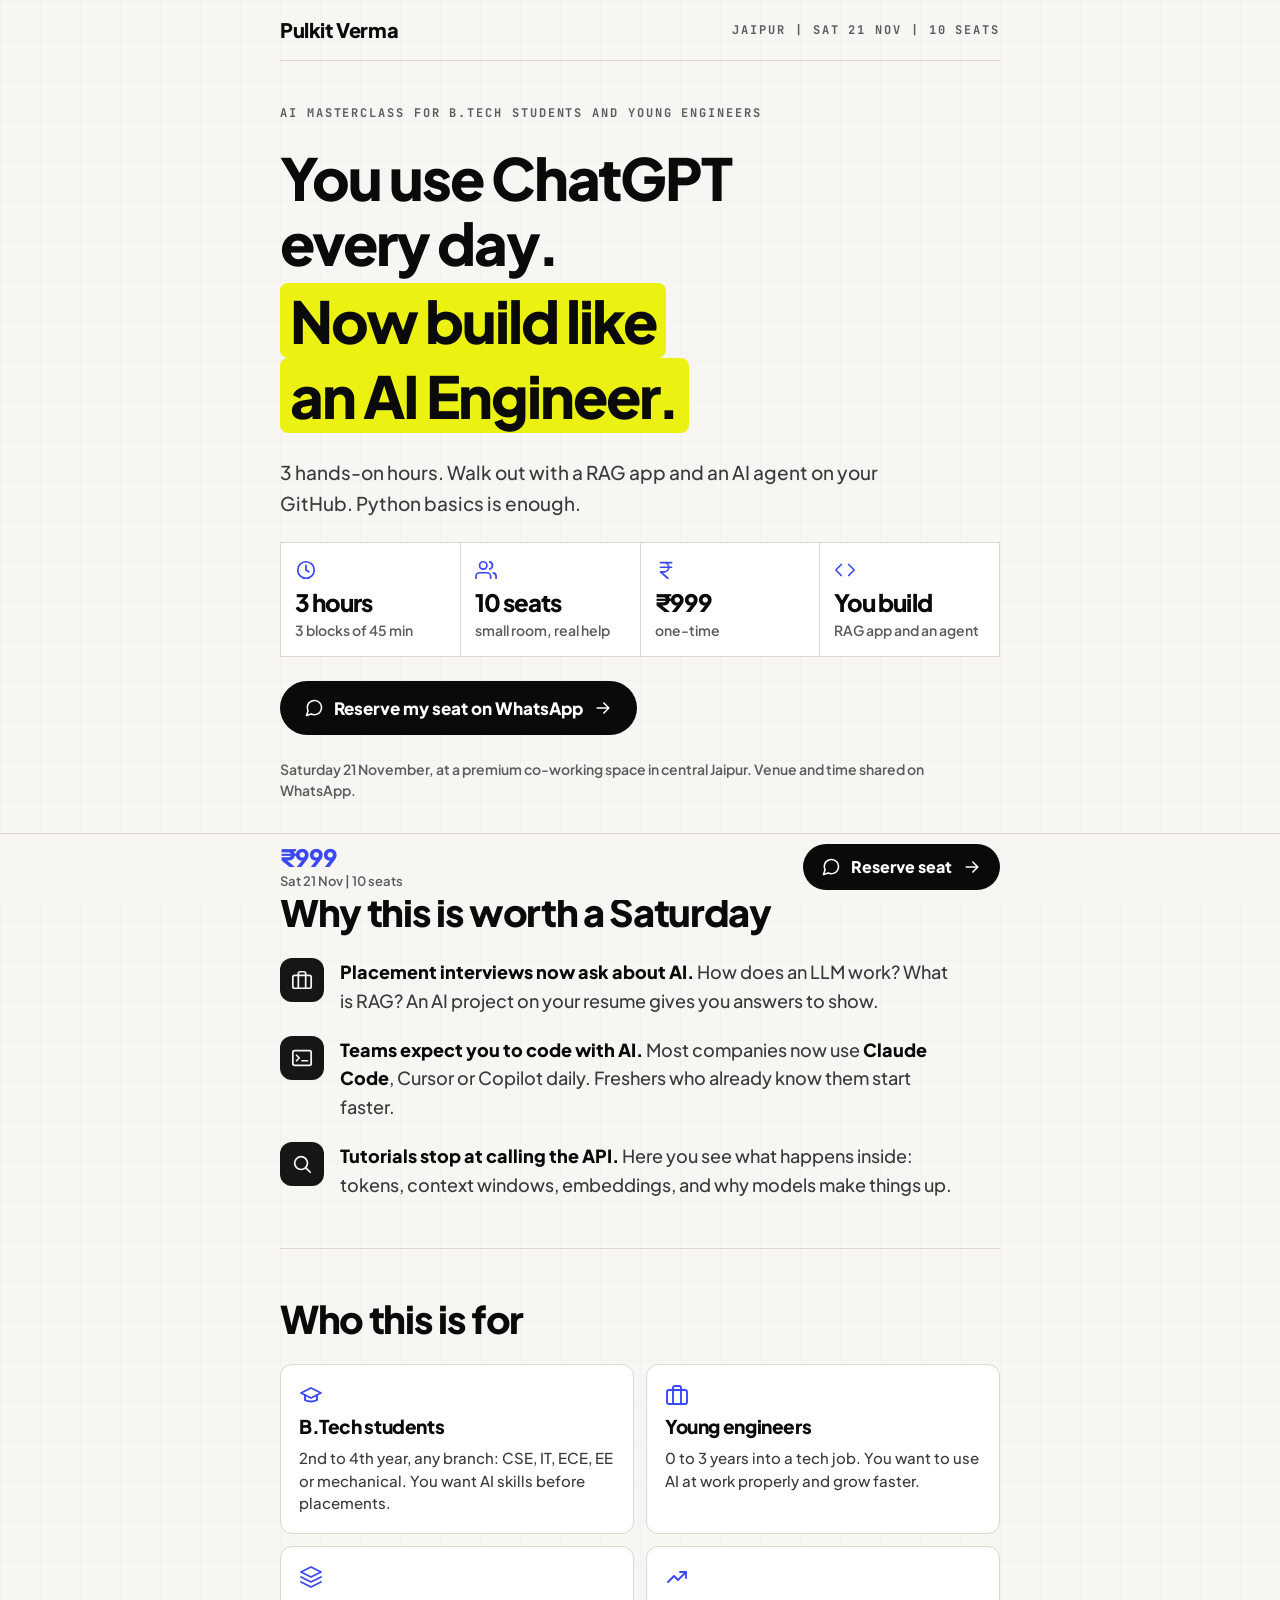
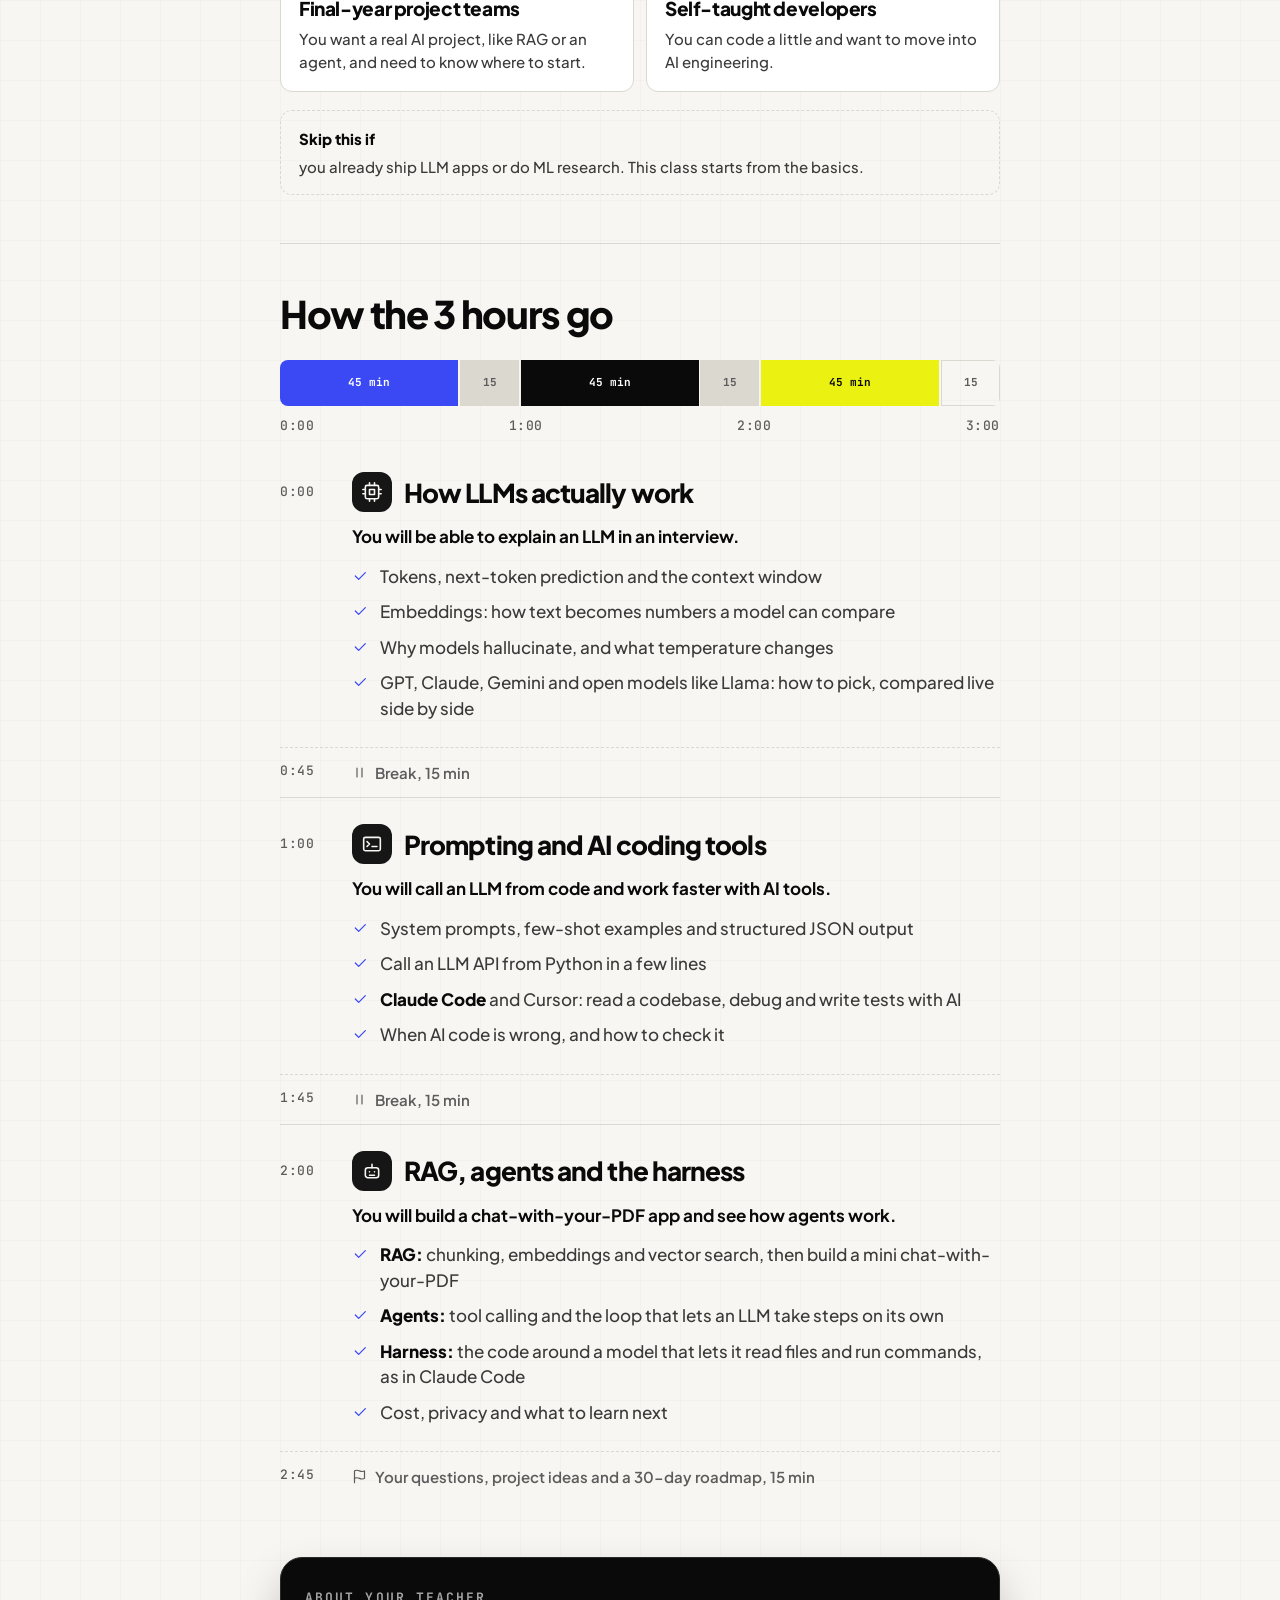
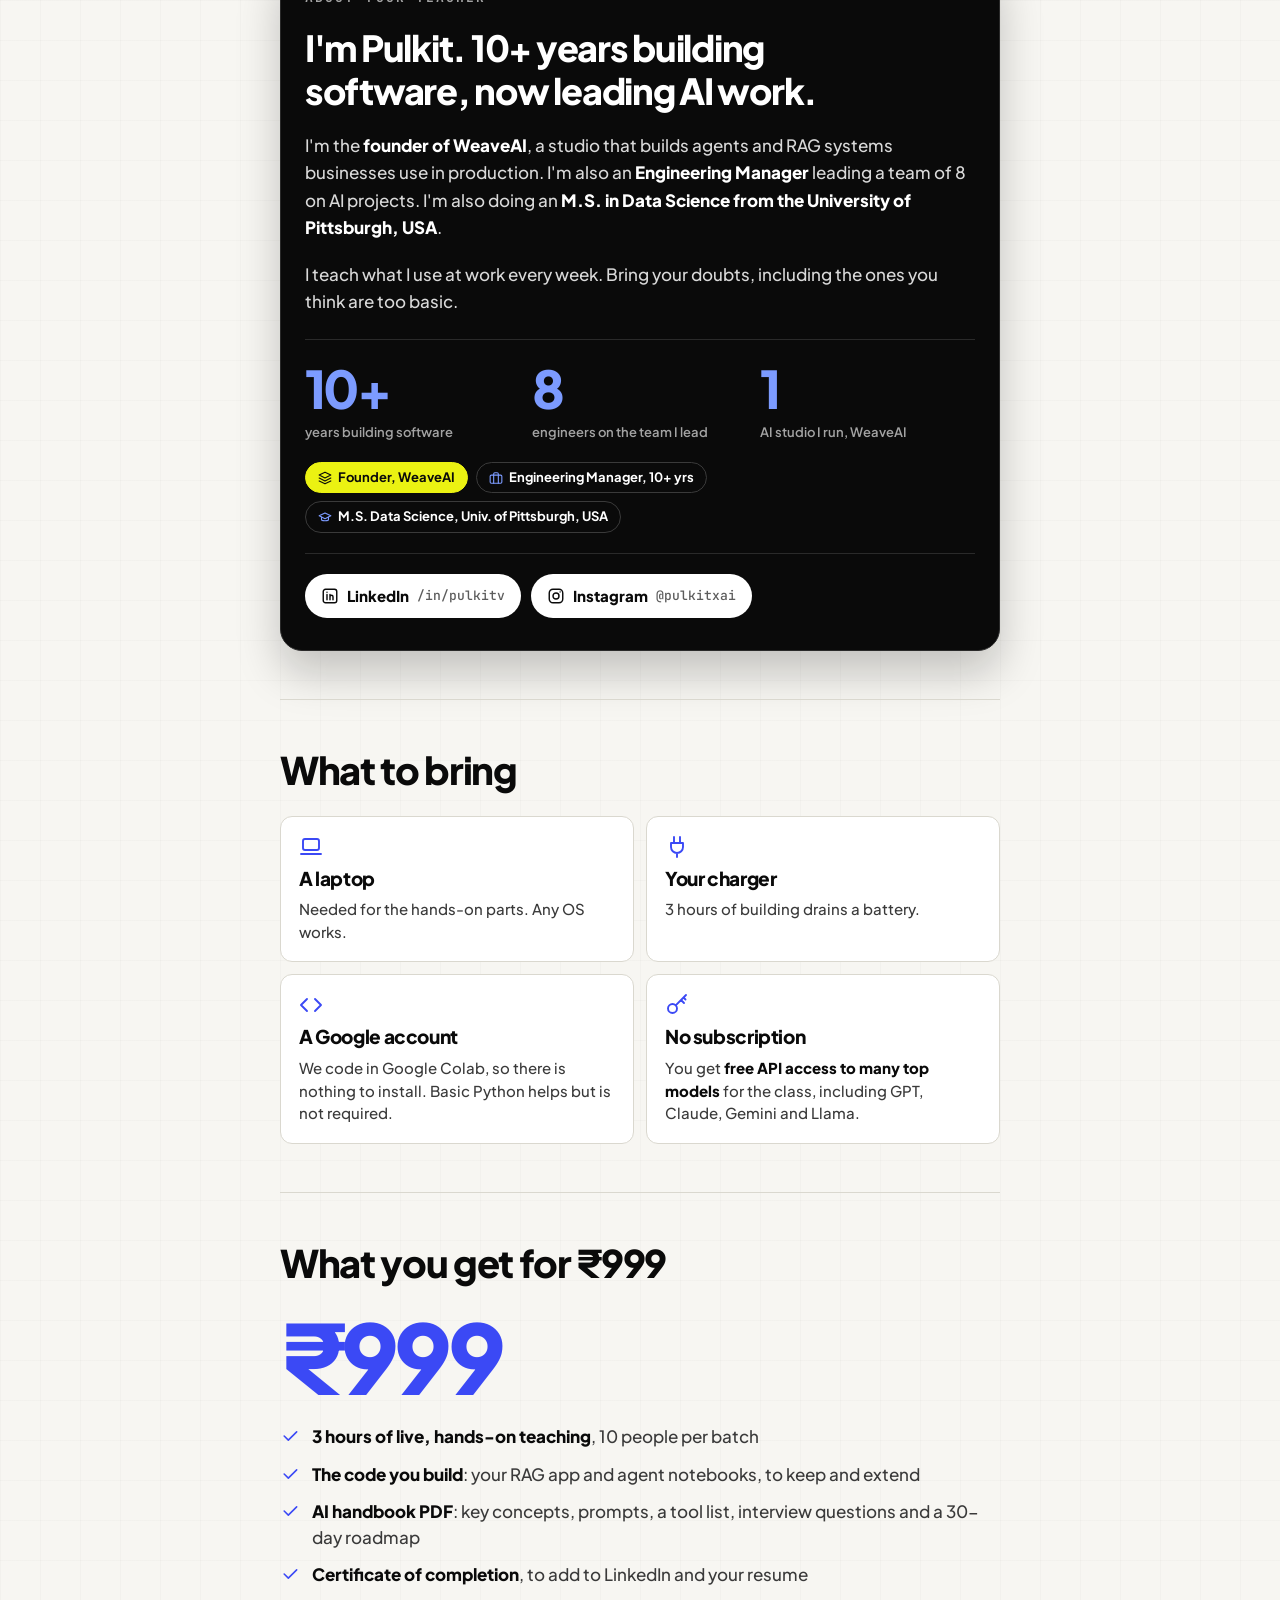
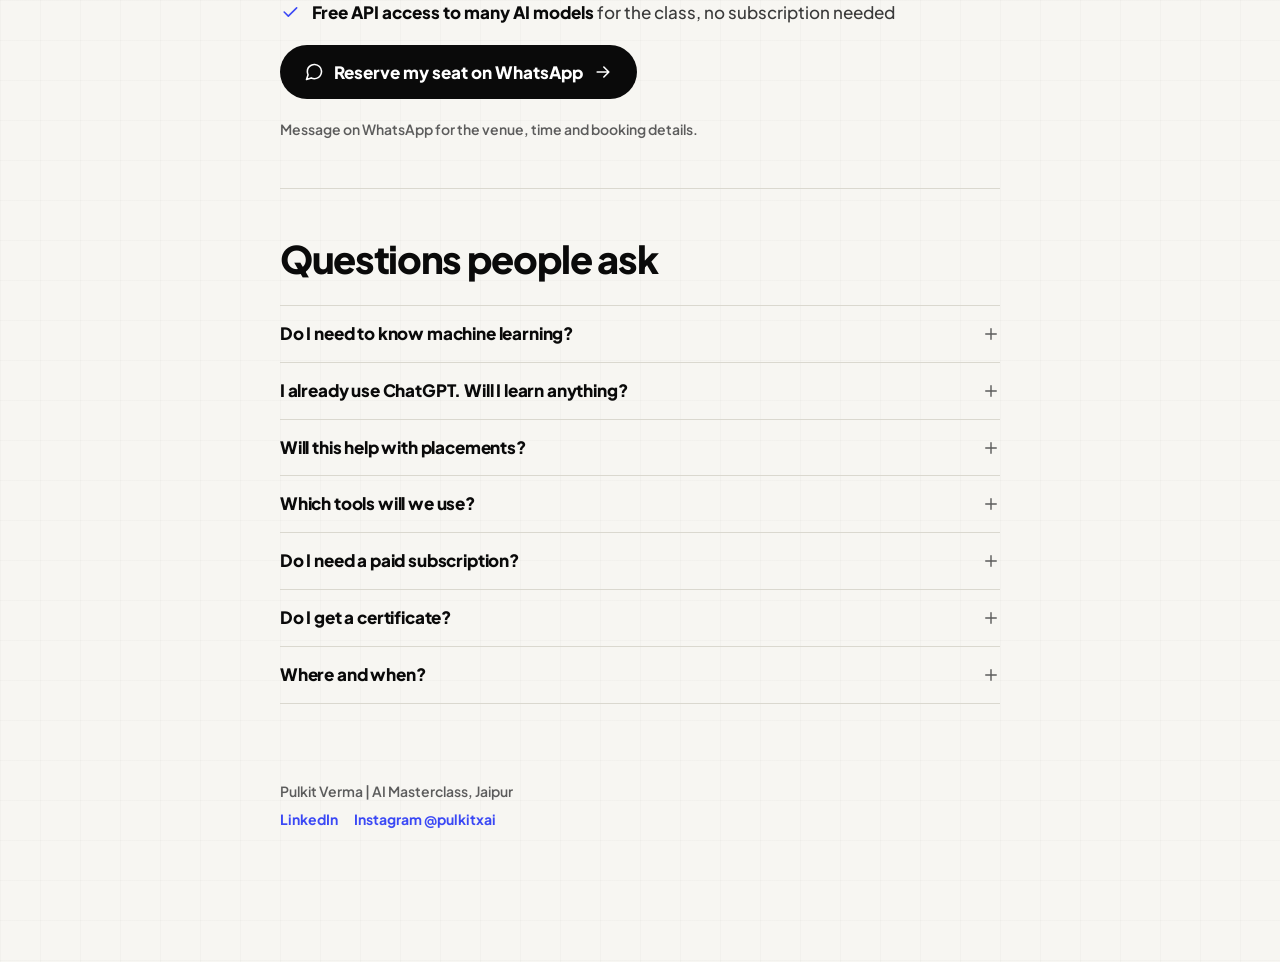
==== masterclass/index.html @ 0b7166d0 "Add AI Masterclass landing page at /masterclass Co-Authored-By: Claude Opus 5.5 <noreply@anthropic.c" ====
<!doctype html>
<html lang="en">
<head>
<meta charset="utf-8">
<meta name="viewport" content="width=device-width, initial-scale=1, viewport-fit=cover">
<meta name="description" content="You use ChatGPT every day. Now build like an AI Engineer. 3 hands-on hours in Jaipur, Sat 21 Nov. Build a RAG app and an AI agent. ₹999, 10 seats.">
<meta property="og:title" content="AI Masterclass, Jaipur | Pulkit Verma">
<meta property="og:description" content="Build a RAG app and an AI agent in 3 hands-on hours. Sat 21 Nov, Jaipur. ₹999.">
<meta property="og:type" content="website">
<!-- Meta Pixel: paste your Pixel base code here, and fbq('track','Contact') fires on WhatsApp taps below -->
<style>:root{padding-top:env(safe-area-inset-top,0px);padding-bottom:env(safe-area-inset-bottom,0px)}body{margin:0;font:14px system-ui,sans-serif}img{max-width:100%}[hidden]{display:none!important}</style>
<title>AI Masterclass, Jaipur | Pulkit Verma</title>
<link rel="stylesheet" href="https://fonts.googleapis.com/css2?family=Plus+Jakarta+Sans:wght@500;600;700;800&family=JetBrains+Mono:wght@500;700&display=swap">
<style>
/* WeaveAI Ads system: paper ground with a faint 40px grid, ink headlines, one signal highlight, brand blue for numbers, pill buttons, one dark card. Layout: single column; timeline drawn to scale (180 min). */
:root{
  --ground:#F7F6F2; --grid-line:rgba(10,10,10,0.018);
  --ink:#0A0A0A; --body:#3A3A3A; --muted:#5C5C5C;
  --brand-blue:#3B49F5; --brand-blue-tint:rgba(59,73,245,0.12);
  --signal:#EBF212; --signal-ink:#0A0A0A;
  --card-ink:#0A0A0A; --card-line:#2A2A2A; --card-text:#FFFFFF; --card-body:#D9D9D9; --card-muted:#A3A3A3; --card-blue:#7C9BFF;
  --tile-ink:#161616; --tile-fg:#F7F6F2;
  --hairline:#DAD8CF; --surface:#FFFFFF;
  --cta-fill:#0A0A0A; --cta-text:#FFFFFF;
  --seg-b1:#3B49F5; --seg-b1-t:#FFFFFF; --seg-b2:#0A0A0A; --seg-b2-t:#FFFFFF; --seg-b3:#EBF212; --seg-b3-t:#0A0A0A;
  --shadow-card:0 22px 44px rgba(10,10,10,0.22);
  --radius-sm:6px; --radius-md:8px; --radius-tile:12px; --radius-lg:22px; --radius-pill:999px;
  --font-sans:"Plus Jakarta Sans", system-ui, -apple-system, "Segoe UI", sans-serif;
  --font-mono:"JetBrains Mono", ui-monospace, Menlo, monospace;
}
@media (prefers-color-scheme: dark){
  :root:not([data-theme="light"]){
    --ground:#0A0A0A; --grid-line:rgba(255,255,255,0.016);
    --ink:#FFFFFF; --body:#C7C7C7; --muted:#A3A3A3;
    --brand-blue:#7C9BFF; --brand-blue-tint:rgba(124,155,255,0.16);
    --card-ink:#161616;
    --hairline:#2A2A2A; --surface:#161616;
    --cta-fill:#EBF212; --cta-text:#0A0A0A;
    --seg-b1:#7C9BFF; --seg-b1-t:#0A0A0A; --seg-b2:#FFFFFF; --seg-b2-t:#0A0A0A;
    --shadow-card:none;
    color-scheme:dark;
  }
}
:root[data-theme="dark"]{
  --ground:#0A0A0A; --grid-line:rgba(255,255,255,0.016);
  --ink:#FFFFFF; --body:#C7C7C7; --muted:#A3A3A3;
  --brand-blue:#7C9BFF; --brand-blue-tint:rgba(124,155,255,0.16);
  --card-ink:#161616;
  --hairline:#2A2A2A; --surface:#161616;
  --cta-fill:#EBF212; --cta-text:#0A0A0A;
  --seg-b1:#7C9BFF; --seg-b1-t:#0A0A0A; --seg-b2:#FFFFFF; --seg-b2-t:#0A0A0A;
  --shadow-card:none;
  color-scheme:dark;
}
*{box-sizing:border-box}
body{
  margin:0; color:var(--ink); font-family:var(--font-sans); font-size:17px; line-height:1.6; font-weight:500;
  background-color:var(--ground);
  background-image:linear-gradient(var(--grid-line) 1px, transparent 1px), linear-gradient(90deg, var(--grid-line) 1px, transparent 1px);
  background-size:40px 40px;
  padding-block:0 104px;
  padding-left:max(16px, env(safe-area-inset-left, 0px));
  padding-right:max(16px, env(safe-area-inset-right, 0px));
}
.wrap{max-width:720px; margin:0 auto}
h1,h2,h3{font-weight:800; letter-spacing:-0.035em; line-height:1.15; margin:0; text-wrap:balance}
p{margin:0; color:var(--body)}
b{color:var(--ink); font-weight:800}
code{font-family:var(--font-mono); font-size:.88em; background:var(--brand-blue-tint); color:var(--ink); padding:1px 6px; border-radius:var(--radius-sm); white-space:nowrap}
.mono{font-family:var(--font-mono); font-size:13px; letter-spacing:.04em; font-weight:500}
.eyebrow{font-family:var(--font-mono); font-size:12px; font-weight:700; letter-spacing:.16em; text-transform:uppercase; color:var(--muted); line-height:1.4}
.i{width:1em; height:1em; fill:none; stroke:currentColor; stroke-width:1.9; stroke-linecap:round; stroke-linejoin:round; flex:none}

.top{display:flex; justify-content:space-between; align-items:center; gap:8px 12px; flex-wrap:wrap; padding-block:18px; border-bottom:1px solid var(--hairline)}
.brand{font-weight:800; letter-spacing:-0.02em; font-size:20px; line-height:1.2}

/* hero */
.hero{padding-block:44px 40px; display:grid; gap:24px}
h1{font-size:clamp(34px, 8.2vw, 58px); line-height:1.12}
h1 .l1{display:block; margin-bottom:.12em}
h1 .sig{
  display:inline; color:var(--signal-ink); padding:.02em .18em; border-radius:var(--radius-md);
  background:linear-gradient(var(--signal), var(--signal)) no-repeat left center / 100% 100%;
  -webkit-box-decoration-break:clone; box-decoration-break:clone;
  line-height:1.3;
}
.lede{font-size:19px; line-height:1.6; max-width:34em}
.facts{display:grid; grid-template-columns:repeat(2, minmax(0,1fr)); border-top:1px solid var(--hairline); border-left:1px solid var(--hairline); background:var(--surface)}
.facts div{padding:16px 14px; border-right:1px solid var(--hairline); border-bottom:1px solid var(--hairline); display:grid; gap:4px; align-content:start; transition:background .2s}
.facts div:hover{background:var(--ground)}
.facts .i{font-size:22px; color:var(--brand-blue); margin-bottom:4px; transition:transform .25s}
.facts div:hover .i{transform:translateY(-2px) scale(1.08)}
.facts b{font-size:24px; letter-spacing:-0.04em; line-height:1.15}
.facts span{font-size:14px; line-height:1.4; color:var(--muted); font-weight:600}
@media (min-width:560px){ .facts{grid-template-columns:repeat(4, minmax(0,1fr))} }

.cta{
  display:inline-flex; align-items:center; justify-content:center; gap:10px; min-height:54px; padding:0 24px;
  background:var(--cta-fill); color:var(--cta-text); font-family:var(--font-sans); font-weight:800; font-size:17px; line-height:1.2;
  text-decoration:none; border-radius:var(--radius-pill); border:0;
  transition:filter .15s, transform .15s;
}
.cta .i{font-size:20px}
.cta .arr{transition:transform .2s}
.cta:hover{filter:brightness(1.12)}
.cta:hover .arr{transform:translateX(4px)}
.cta:active{transform:scale(.98)}
.cta:focus-visible,a:focus-visible,summary:focus-visible{outline:3px solid var(--brand-blue); outline-offset:3px}
.hero .cta{justify-self:start}
.small{font-size:14px; line-height:1.5; color:var(--muted); font-weight:600}

/* sections */
section{padding-block:48px; border-top:1px solid var(--hairline)}
section > h2{font-size:clamp(28px, 6vw, 38px); margin-bottom:24px}
.stakes{display:grid; gap:20px}
.stakes > h2{margin-bottom:4px}
.stakes p{font-size:18px; line-height:1.6; max-width:34em}
.stakes .row{display:grid; grid-template-columns:44px minmax(0,1fr); gap:16px; align-items:start}
.tile{width:44px; height:44px; display:grid; place-items:center; border-radius:var(--radius-tile); background:var(--tile-ink); color:var(--tile-fg); font-size:22px; transition:transform .25s}
.row:hover .tile, .block:hover .tile{transform:translateY(-2px) rotate(-4deg)}

/* cards: who it's for, what to bring */
.who{display:grid; grid-template-columns:repeat(2, minmax(0,1fr)); gap:12px}
@media (max-width:520px){ .who{grid-template-columns:minmax(0,1fr)} }
.who .card{background:var(--surface); border:1px solid var(--hairline); border-radius:var(--radius-tile); padding:18px; display:grid; gap:8px; align-content:start; transition:transform .2s, border-color .2s}
.who .card:hover{transform:translateY(-2px); border-color:var(--brand-blue)}
.who .card .i{font-size:24px; color:var(--brand-blue)}
.who .card h3{font-size:19px; line-height:1.25; letter-spacing:-0.02em}
.who .card p{font-size:15px; line-height:1.5}
.notfor{margin-top:18px; padding:16px 18px; border:1px dashed var(--hairline); border-radius:var(--radius-tile); font-size:15px; line-height:1.55}
.notfor b{display:block; margin-bottom:4px}

/* timeline to scale */
.bar{display:flex; height:46px; width:100%; margin:0 0 10px; border-radius:var(--radius-md); overflow:hidden; gap:2px}
.seg{display:flex; align-items:center; justify-content:center; min-width:0; font-family:var(--font-mono); font-size:11px; font-weight:700; transform-origin:left center}
.seg.b1{background:var(--seg-b1); color:var(--seg-b1-t)}
.seg.b2{background:var(--seg-b2); color:var(--seg-b2-t)}
.seg.b3{background:var(--seg-b3); color:var(--seg-b3-t)}
.seg.brk{background:var(--hairline); color:var(--muted)}
.seg.end{background:transparent; color:var(--muted); box-shadow:inset 0 0 0 1px var(--hairline)}
.scale{display:flex; justify-content:space-between; color:var(--muted)}

.blocks{margin-top:28px}
.block{display:grid; grid-template-columns:56px minmax(0,1fr); gap:16px; padding-block:26px; border-top:1px solid var(--hairline)}
.block:first-child{border-top:0; padding-top:8px}
.block .t{color:var(--muted); padding-top:10px}
.block h3{font-size:clamp(22px, 5vw, 26px); line-height:1.2; margin-bottom:12px; display:flex; align-items:center; gap:12px}
.block h3 .tile{width:40px; height:40px; font-size:20px}
.block .out{font-weight:700; color:var(--ink); line-height:1.5; margin-bottom:14px}
.block ul{margin:0; padding:0; list-style:none; display:grid; gap:10px}
.block li{position:relative; padding-left:28px; line-height:1.5; color:var(--body)}
.block li > .i{position:absolute; left:0; top:.25em; color:var(--brand-blue); font-size:16px}
.block li b{white-space:nowrap}
.gap{display:grid; grid-template-columns:56px minmax(0,1fr); gap:16px; padding-block:14px; border-top:1px dashed var(--hairline); color:var(--muted); font-size:15px; font-weight:600; line-height:1.4}
.gap span:last-child{display:flex; align-items:center; gap:8px}

/* about: the one dark card */
.about{
  background:var(--card-ink); color:var(--card-text); border:1px solid var(--card-line);
  border-radius:var(--radius-lg); box-shadow:var(--shadow-card);
  padding:32px 24px; display:grid; gap:20px;
}
.about .label{font-family:var(--font-mono); font-size:13px; font-weight:700; letter-spacing:.16em; text-transform:uppercase; color:var(--card-muted); line-height:1.3}
.about h2{color:var(--card-text); font-size:clamp(26px, 5.6vw, 36px); line-height:1.18; margin:0}
.about p{color:var(--card-body); font-size:17px; line-height:1.6}
.about p b{color:var(--card-text)}
.stats{display:grid; grid-template-columns:repeat(3, minmax(0,1fr)); gap:12px; border-top:1px solid var(--card-line); padding-top:22px; margin-top:4px}
.stat b{display:block; font-size:clamp(34px, 9vw, 52px); letter-spacing:-0.05em; line-height:1; color:var(--card-blue)}
.stat span{display:block; margin-top:10px; font-size:13px; font-weight:600; line-height:1.35; color:var(--card-muted)}
.chips{display:flex; flex-wrap:wrap; gap:8px}
.chip{display:inline-flex; align-items:center; gap:6px; padding:7px 12px; border-radius:var(--radius-pill); border:1px solid #3A3A3A; font-size:13px; font-weight:700; line-height:1.2; color:var(--card-text)}
.chip .i{font-size:14px; color:var(--card-blue)}
.chip.sig{background:var(--signal); border-color:var(--signal); color:var(--signal-ink)}
.chip.sig .i{color:var(--signal-ink)}
.socials{display:flex; flex-wrap:wrap; gap:10px; border-top:1px solid var(--card-line); padding-top:20px}
.social{display:inline-flex; align-items:center; gap:8px; min-height:44px; padding:0 16px; border-radius:var(--radius-pill); background:#FFFFFF; color:#0A0A0A; font-weight:800; font-size:15px; text-decoration:none; transition:transform .15s}
.social .i{font-size:18px}
.social:hover{transform:translateY(-2px)}
.social span{font-family:var(--font-mono); font-weight:500; font-size:13px; color:#5C5C5C}
.foot-links{display:flex; gap:16px; flex-wrap:wrap; margin-top:6px}
.foot-links a{color:var(--brand-blue); font-weight:700; text-decoration:none}
.foot-links a:hover{text-decoration:underline}

/* price */
.price{display:grid; gap:20px}
.price .amt{font-weight:800; font-size:clamp(56px, 14vw, 96px); line-height:1; letter-spacing:-0.05em; color:var(--brand-blue)}
.price ul{margin:0; padding:0; list-style:none; display:grid; gap:12px}
.price li{position:relative; padding-left:32px; line-height:1.5; color:var(--body)}
.price li > .i{position:absolute; left:0; top:.1em; color:var(--brand-blue); font-size:20px}
.price .cta{justify-self:start}

details{border-top:1px solid var(--hairline); padding-block:16px}
details:last-of-type{border-bottom:1px solid var(--hairline)}
summary{cursor:pointer; font-weight:800; letter-spacing:-0.01em; line-height:1.4; list-style:none; display:flex; justify-content:space-between; gap:12px; align-items:center}
summary::-webkit-details-marker{display:none}
summary .i{color:var(--muted); font-size:18px; transition:transform .25s}
details[open] summary .i{transform:rotate(45deg); color:var(--brand-blue)}
details p{margin-top:10px; line-height:1.6}
details[open] p{animation:fadeUp .3s ease both}

footer{padding-block:28px; color:var(--muted); font-size:14px; font-weight:600}

.dock{
  position:fixed; left:0; right:0; bottom:0; z-index:5;
  background:var(--ground); border-top:1px solid var(--hairline);
  padding-top:10px;
  padding-bottom:calc(10px + env(safe-area-inset-bottom, 0px));
  padding-left:max(16px, env(safe-area-inset-left, 0px));
  padding-right:max(16px, env(safe-area-inset-right, 0px));
}
.dock .in{max-width:720px; margin:0 auto; display:flex; align-items:center; justify-content:space-between; gap:12px}
.dock .p{display:grid; gap:2px}
.dock .p b{font-size:24px; letter-spacing:-0.04em; line-height:1.1; color:var(--brand-blue)}
.dock .p span{font-size:13px; line-height:1.3; color:var(--muted); font-weight:600}
.dock .cta{min-height:46px; padding:0 18px; font-size:16px; white-space:nowrap}

/* motion: everything rests fully visible */
@keyframes fadeUp{from{opacity:0; transform:translateY(10px)} to{opacity:1; transform:none}}
@keyframes grow{from{transform:scaleX(0)} to{transform:scaleX(1)}}
@keyframes sweep{from{background-size:0% 100%} to{background-size:100% 100%}}
@keyframes ring{0%{box-shadow:0 0 0 0 color-mix(in srgb, var(--brand-blue) 55%, transparent)} 100%{box-shadow:0 0 0 12px transparent}}
@media (prefers-reduced-motion:no-preference){
  .hero > *{animation:fadeUp .55s ease both}
  .hero > *:nth-child(2){animation-delay:.05s}
  .hero > *:nth-child(3){animation-delay:.12s}
  .hero > *:nth-child(4){animation-delay:.19s}
  .hero > *:nth-child(5){animation-delay:.26s}
  h1 .sig{animation:sweep .7s cubic-bezier(.2,.7,.2,1) .35s both}
  .seg{animation:grow .6s cubic-bezier(.2,.7,.2,1) both}
  .seg:nth-child(2){animation-delay:.08s} .seg:nth-child(3){animation-delay:.16s}
  .seg:nth-child(4){animation-delay:.24s} .seg:nth-child(5){animation-delay:.32s} .seg:nth-child(6){animation-delay:.4s}
  .dock .cta{animation:ring 1.8s ease-out 1.2s 3}
}
@media (prefers-reduced-motion:reduce){
  *{transition:none !important; animation:none !important}
}
</style>
</head>
<body>


<svg width="0" height="0" style="position:absolute" aria-hidden="true">
  <defs>
    <symbol id="i-clock" viewBox="0 0 24 24"><circle cx="12" cy="12" r="9"/><path d="M12 7v5l3 2"/></symbol>
    <symbol id="i-users" viewBox="0 0 24 24"><path d="M17 21v-2a4 4 0 0 0-4-4H5a4 4 0 0 0-4 4v2"/><circle cx="9" cy="7" r="4"/><path d="M23 21v-2a4 4 0 0 0-3-3.87"/><path d="M16 3.13a4 4 0 0 1 0 7.75"/></symbol>
    <symbol id="i-rupee" viewBox="0 0 24 24"><path d="M6 4h12M6 9h12M10 4a5 5 0 0 1 0 10H6l8 7"/></symbol>
    <symbol id="i-code" viewBox="0 0 24 24"><path d="M16 18l6-6-6-6M8 6l-6 6 6 6"/></symbol>
    <symbol id="i-cpu" viewBox="0 0 24 24"><rect x="4" y="4" width="16" height="16" rx="2"/><rect x="9" y="9" width="6" height="6"/><path d="M9 1v3M15 1v3M9 20v3M15 20v3M20 9h3M20 14h3M1 9h3M1 14h3"/></symbol>
    <symbol id="i-briefcase" viewBox="0 0 24 24"><rect x="2" y="7" width="20" height="14" rx="2"/><path d="M16 21V5a2 2 0 0 0-2-2h-4a2 2 0 0 0-2 2v16"/></symbol>
    <symbol id="i-bot" viewBox="0 0 24 24"><rect x="4" y="8" width="16" height="12" rx="3"/><path d="M12 4v4M9 13h.01M15 13h.01M9 17h6"/></symbol>
    <symbol id="i-terminal" viewBox="0 0 24 24"><rect x="2" y="4" width="20" height="16" rx="2"/><path d="M6 9l3 3-3 3M12 15h6"/></symbol>
    <symbol id="i-pause" viewBox="0 0 24 24"><path d="M8 5v14M16 5v14"/></symbol>
    <symbol id="i-flag" viewBox="0 0 24 24"><path d="M4 15s1-1 4-1 5 2 8 2 4-1 4-1V3s-1 1-4 1-5-2-8-2-4 1-4 1z"/><path d="M4 22v-7"/></symbol>
    <symbol id="i-arrow" viewBox="0 0 24 24"><path d="M5 12h14M13 6l6 6-6 6"/></symbol>
    <symbol id="i-check" viewBox="0 0 24 24"><path d="M5 12l5 5L20 7"/></symbol>
    <symbol id="i-plus" viewBox="0 0 24 24"><path d="M12 5v14M5 12h14"/></symbol>
    <symbol id="i-chat" viewBox="0 0 24 24"><path d="M21 11.5a8.4 8.4 0 0 1-.9 3.8 8.5 8.5 0 0 1-7.6 4.7 8.4 8.4 0 0 1-3.8-.9L3 21l1.9-5.7a8.4 8.4 0 0 1-.9-3.8 8.5 8.5 0 0 1 4.7-7.6 8.4 8.4 0 0 1 3.8-.9h.5a8.5 8.5 0 0 1 8 8z"/></symbol>
    <symbol id="i-trend" viewBox="0 0 24 24"><path d="M3 17l6-6 4 4 8-8"/><path d="M15 7h6v6"/></symbol>
    <symbol id="i-search" viewBox="0 0 24 24"><circle cx="11" cy="11" r="7"/><path d="M21 21l-4.3-4.3"/></symbol>
    <symbol id="i-layers" viewBox="0 0 24 24"><path d="M12 2 2 7l10 5 10-5-10-5z"/><path d="M2 17l10 5 10-5"/><path d="M2 12l10 5 10-5"/></symbol>
    <symbol id="i-laptop" viewBox="0 0 24 24"><rect x="4" y="4" width="16" height="11" rx="2"/><path d="M2 19h20"/></symbol>
    <symbol id="i-plug" viewBox="0 0 24 24"><path d="M9 2v6M15 2v6M6 8h12v4a6 6 0 0 1-12 0V8zM12 18v4"/></symbol>
    <symbol id="i-key" viewBox="0 0 24 24"><circle cx="7.5" cy="15.5" r="4.5"/><path d="M10.7 12.3 21 2M16 7l3 3M18.5 4.5l2 2"/></symbol>
    <symbol id="i-file" viewBox="0 0 24 24"><path d="M14 2H6a2 2 0 0 0-2 2v16a2 2 0 0 0 2 2h12a2 2 0 0 0 2-2V8z"/><path d="M14 2v6h6M8 13h8M8 17h5"/></symbol>
    <symbol id="i-ig" viewBox="0 0 24 24"><rect x="3" y="3" width="18" height="18" rx="5"/><circle cx="12" cy="12" r="4"/><path d="M17.5 6.5h.01"/></symbol>
    <symbol id="i-in" viewBox="0 0 24 24"><rect x="3" y="3" width="18" height="18" rx="3"/><path d="M8 10v7M8 7v.01M12 17v-4a2 2 0 0 1 4 0v4M12 10v7"/></symbol>
    <symbol id="i-cap" viewBox="0 0 24 24"><path d="M22 10 12 5 2 10l10 5 10-5z"/><path d="M6 12v5c3 2 9 2 12 0v-5"/></symbol>
  </defs>
</svg>

<div class="wrap">
  <div class="top">
    <span class="brand">Pulkit Verma</span>
    <span class="eyebrow">Jaipur | Sat 21 Nov | 10 seats</span>
  </div>

  <header class="hero">
    <p class="eyebrow">AI Masterclass for B.Tech students and young engineers</p>
    <h1><span class="l1">You use ChatGPT every day.</span><span class="sig">Now build like an AI Engineer.</span></h1>
    <p class="lede">3 hands-on hours. Walk out with a RAG app and an AI agent on your GitHub. Python basics is enough.</p>
    <div class="facts" aria-label="Quick facts">
      <div><svg class="i"><use href="#i-clock"/></svg><b>3 hours</b><span>3 blocks of 45 min</span></div>
      <div><svg class="i"><use href="#i-users"/></svg><b>10 seats</b><span>small room, real help</span></div>
      <div><svg class="i"><use href="#i-rupee"/></svg><b>₹999</b><span>one-time</span></div>
      <div><svg class="i"><use href="#i-code"/></svg><b>You build</b><span>RAG app and an agent</span></div>
    </div>
    <a class="cta" data-cta href="#book"><svg class="i"><use href="#i-chat"/></svg>Reserve my seat on WhatsApp<svg class="i arr"><use href="#i-arrow"/></svg></a>
    <p class="small">Saturday 21 November, at a premium co-working space in central Jaipur. Venue and time shared on WhatsApp.</p>
  </header>

  <section class="stakes" aria-labelledby="why">
    <h2 id="why">Why this is worth a Saturday</h2>
    <div class="row">
      <span class="tile"><svg class="i"><use href="#i-briefcase"/></svg></span>
      <p><b>Placement interviews now ask about AI.</b> How does an LLM work? What is RAG? An AI project on your resume gives you answers to show.</p>
    </div>
    <div class="row">
      <span class="tile"><svg class="i"><use href="#i-terminal"/></svg></span>
      <p><b>Teams expect you to code with AI.</b> Most companies now use <b>Claude Code</b>, Cursor or Copilot daily. Freshers who already know them start faster.</p>
    </div>
    <div class="row">
      <span class="tile"><svg class="i"><use href="#i-search"/></svg></span>
      <p><b>Tutorials stop at calling the API.</b> Here you see what happens inside: tokens, context windows, embeddings, and why models make things up.</p>
    </div>
  </section>

  <section aria-labelledby="for">
    <h2 id="for">Who this is for</h2>
    <div class="who">
      <div class="card"><svg class="i"><use href="#i-cap"/></svg><h3>B.Tech students</h3><p>2nd to 4th year, any branch: CSE, IT, ECE, EE or mechanical. You want AI skills before placements.</p></div>
      <div class="card"><svg class="i"><use href="#i-briefcase"/></svg><h3>Young engineers</h3><p>0 to 3 years into a tech job. You want to use AI at work properly and grow faster.</p></div>
      <div class="card"><svg class="i"><use href="#i-layers"/></svg><h3>Final-year project teams</h3><p>You want a real AI project, like RAG or an agent, and need to know where to start.</p></div>
      <div class="card"><svg class="i"><use href="#i-trend"/></svg><h3>Self-taught developers</h3><p>You can code a little and want to move into AI engineering.</p></div>
    </div>
    <p class="notfor"><b>Skip this if</b>you already ship LLM apps or do ML research. This class starts from the basics.</p>
  </section>

  <section aria-labelledby="plan">
    <h2 id="plan">How the 3 hours go</h2>
    <div class="bar" role="img" aria-label="Timeline: three 45 minute blocks, two 15 minute breaks, 15 minute wrap-up">
      <div class="seg b1" style="flex:45 1 0">45 min</div>
      <div class="seg brk" style="flex:15 1 0">15</div>
      <div class="seg b2" style="flex:45 1 0">45 min</div>
      <div class="seg brk" style="flex:15 1 0">15</div>
      <div class="seg b3" style="flex:45 1 0">45 min</div>
      <div class="seg end" style="flex:15 1 0">15</div>
    </div>
    <div class="scale mono"><span>0:00</span><span>1:00</span><span>2:00</span><span>3:00</span></div>

    <div class="blocks">
      <article class="block">
        <div class="t mono">0:00</div>
        <div>
          <h3><span class="tile"><svg class="i"><use href="#i-cpu"/></svg></span>How LLMs actually work</h3>
          <p class="out">You will be able to explain an LLM in an interview.</p>
          <ul>
            <li><svg class="i"><use href="#i-check"/></svg>Tokens, next-token prediction and the context window</li>
            <li><svg class="i"><use href="#i-check"/></svg>Embeddings: how text becomes numbers a model can compare</li>
            <li><svg class="i"><use href="#i-check"/></svg>Why models hallucinate, and what temperature changes</li>
            <li><svg class="i"><use href="#i-check"/></svg>GPT, Claude, Gemini and open models like Llama: how to pick, compared live side by side</li>
          </ul>
        </div>
      </article>
      <div class="gap"><span class="mono">0:45</span><span><svg class="i"><use href="#i-pause"/></svg>Break, 15 min</span></div>
      <article class="block">
        <div class="t mono">1:00</div>
        <div>
          <h3><span class="tile"><svg class="i"><use href="#i-terminal"/></svg></span>Prompting and AI coding tools</h3>
          <p class="out">You will call an LLM from code and work faster with AI tools.</p>
          <ul>
            <li><svg class="i"><use href="#i-check"/></svg>System prompts, few-shot examples and structured JSON output</li>
            <li><svg class="i"><use href="#i-check"/></svg>Call an LLM API from Python in a few lines</li>
            <li><svg class="i"><use href="#i-check"/></svg><b>Claude Code</b> and Cursor: read a codebase, debug and write tests with AI</li>
            <li><svg class="i"><use href="#i-check"/></svg>When AI code is wrong, and how to check it</li>
          </ul>
        </div>
      </article>
      <div class="gap"><span class="mono">1:45</span><span><svg class="i"><use href="#i-pause"/></svg>Break, 15 min</span></div>
      <article class="block">
        <div class="t mono">2:00</div>
        <div>
          <h3><span class="tile"><svg class="i"><use href="#i-bot"/></svg></span>RAG, agents and the harness</h3>
          <p class="out">You will build a chat-with-your-PDF app and see how agents work.</p>
          <ul>
            <li><svg class="i"><use href="#i-check"/></svg><b>RAG:</b> chunking, embeddings and vector search, then build a mini chat-with-your-PDF</li>
            <li><svg class="i"><use href="#i-check"/></svg><b>Agents:</b> tool calling and the loop that lets an LLM take steps on its own</li>
            <li><svg class="i"><use href="#i-check"/></svg><b>Harness:</b> the code around a model that lets it read files and run commands, as in Claude Code</li>
            <li><svg class="i"><use href="#i-check"/></svg>Cost, privacy and what to learn next</li>
          </ul>
        </div>
      </article>
      <div class="gap"><span class="mono">2:45</span><span><svg class="i"><use href="#i-flag"/></svg>Your questions, project ideas and a 30-day roadmap, 15 min</span></div>
    </div>
  </section>

  <section aria-labelledby="who" style="border-top:0; padding-top:8px">
    <div class="about">
      <span class="label">About your teacher</span>
      <h2 id="who">I'm Pulkit. 10+ years building software, now leading AI work.</h2>
      <p>I'm the <b>founder of WeaveAI</b>, a studio that builds agents and RAG systems businesses use in production. I'm also an <b>Engineering Manager</b> leading a team of 8 on AI projects. I'm also doing an <b>M.S. in Data Science from the University of Pittsburgh, USA</b>.</p>
      <p>I teach what I use at work every week. Bring your doubts, including the ones you think are too basic.</p>
      <div class="stats">
        <div class="stat"><b>10+</b><span>years building software</span></div>
        <div class="stat"><b>8</b><span>engineers on the team I lead</span></div>
        <div class="stat"><b>1</b><span>AI studio I run, WeaveAI</span></div>
      </div>
      <div class="chips">
        <span class="chip sig"><svg class="i"><use href="#i-layers"/></svg>Founder, WeaveAI</span>
        <span class="chip"><svg class="i"><use href="#i-briefcase"/></svg>Engineering Manager, 10+ yrs</span>
        <span class="chip"><svg class="i"><use href="#i-cap"/></svg>M.S. Data Science, Univ. of Pittsburgh, USA</span>
      </div>
      <div class="socials">
        <a class="social" href="https://www.linkedin.com/in/pulkitv" target="_blank" rel="noopener"><svg class="i"><use href="#i-in"/></svg>LinkedIn <span>/in/pulkitv</span></a>
        <a class="social" href="https://www.instagram.com/pulkitxai" target="_blank" rel="noopener"><svg class="i"><use href="#i-ig"/></svg>Instagram <span>@pulkitxai</span></a>
      </div>
    </div>
  </section>

  <section aria-labelledby="bring">
    <h2 id="bring">What to bring</h2>
    <div class="who">
      <div class="card"><svg class="i"><use href="#i-laptop"/></svg><h3>A laptop</h3><p>Needed for the hands-on parts. Any OS works.</p></div>
      <div class="card"><svg class="i"><use href="#i-plug"/></svg><h3>Your charger</h3><p>3 hours of building drains a battery.</p></div>
      <div class="card"><svg class="i"><use href="#i-code"/></svg><h3>A Google account</h3><p>We code in Google Colab, so there is nothing to install. Basic Python helps but is not required.</p></div>
      <div class="card"><svg class="i"><use href="#i-key"/></svg><h3>No subscription</h3><p>You get <b>free API access to many top models</b> for the class, including GPT, Claude, Gemini and Llama.</p></div>
    </div>
  </section>

  <section id="book" aria-labelledby="price">
    <h2 id="price">What you get for ₹999</h2>
    <div class="price">
      <div class="amt">₹999</div>
      <ul>
        <li><svg class="i"><use href="#i-check"/></svg><b>3 hours of live, hands-on teaching</b>, 10 people per batch</li>
        <li><svg class="i"><use href="#i-check"/></svg><b>The code you build</b>: your RAG app and agent notebooks, to keep and extend</li>
        <li><svg class="i"><use href="#i-check"/></svg><b>AI handbook PDF</b>: key concepts, prompts, a tool list, interview questions and a 30-day roadmap</li>
        <li><svg class="i"><use href="#i-check"/></svg><b>Certificate of completion</b>, to add to LinkedIn and your resume</li>
        <li><svg class="i"><use href="#i-check"/></svg><b>Free API access to many AI models</b> for the class, no subscription needed</li>
      </ul>
      <a class="cta" data-cta href="#book"><svg class="i"><use href="#i-chat"/></svg>Reserve my seat on WhatsApp<svg class="i arr"><use href="#i-arrow"/></svg></a>
      <p class="small">Message on WhatsApp for the venue, time and booking details.</p>
    </div>
  </section>

  <section aria-labelledby="faq">
    <h2 id="faq">Questions people ask</h2>
    <details><summary>Do I need to know machine learning?<svg class="i"><use href="#i-plus"/></svg></summary><p>No. You don't need any ML or maths background. Python basics is enough.</p></details>
    <details><summary>I already use ChatGPT. Will I learn anything?<svg class="i"><use href="#i-plus"/></svg></summary><p>Probably, yes. You will see how it works inside, call models from code, and build RAG and an agent.</p></details>
    <details><summary>Will this help with placements?<svg class="i"><use href="#i-plus"/></svg></summary><p>It should. You can explain LLMs, RAG and agents, you have code to start a project, and the handbook lists common interview questions.</p></details>
    <details><summary>Which tools will we use?<svg class="i"><use href="#i-plus"/></svg></summary><p>Python in <b>Google Colab</b>. GPT, <b>Claude</b>, Gemini and Llama through one free API. <b>Claude Code</b> and Cursor for coding. All included in the ₹999.</p></details>
    <details><summary>Do I need a paid subscription?<svg class="i"><use href="#i-plus"/></svg></summary><p>No. Model access for the class is on us, and the other tools have free versions.</p></details>
    <details><summary>Do I get a certificate?<svg class="i"><use href="#i-plus"/></svg></summary><p>Yes. Everyone who completes the 3 hours gets a certificate of completion for LinkedIn and your resume.</p></details>
    <details><summary>Where and when?<svg class="i"><use href="#i-plus"/></svg></summary><p>Saturday 21 November, at a premium co-working space in central Jaipur. We send the exact place and time on WhatsApp.</p></details>
  </section>

  <footer>Pulkit Verma | AI Masterclass, Jaipur
    <div class="foot-links"><a href="https://www.linkedin.com/in/pulkitv" target="_blank" rel="noopener">LinkedIn</a><a href="https://www.instagram.com/pulkitxai" target="_blank" rel="noopener">Instagram @pulkitxai</a></div>
  </footer>
</div>

<div class="dock">
  <div class="in">
    <div class="p"><b>₹999</b><span>Sat 21 Nov | 10 seats</span></div>
    <a class="cta" data-cta href="#book"><svg class="i"><use href="#i-chat"/></svg>Reserve seat<svg class="i arr"><use href="#i-arrow"/></svg></a>
  </div>
</div>

<script>
  var WHATSAPP_NUMBER = "917906933930";
  var MESSAGE = "Hi Pulkit, I want a seat in the Jaipur AI Masterclass on 21 Nov (₹999). Please share the details.";
  var link = "https://wa.me/" + WHATSAPP_NUMBER + "?text=" + encodeURIComponent(MESSAGE);
  document.querySelectorAll("[data-cta]").forEach(function (a) {
    a.setAttribute("href", link);
    a.setAttribute("target", "_blank");
    a.setAttribute("rel", "noopener");
    a.addEventListener("click", function () { try { if (window.fbq) fbq("track", "Contact"); } catch (e) {} });
  });
</script>

</body>
</html>
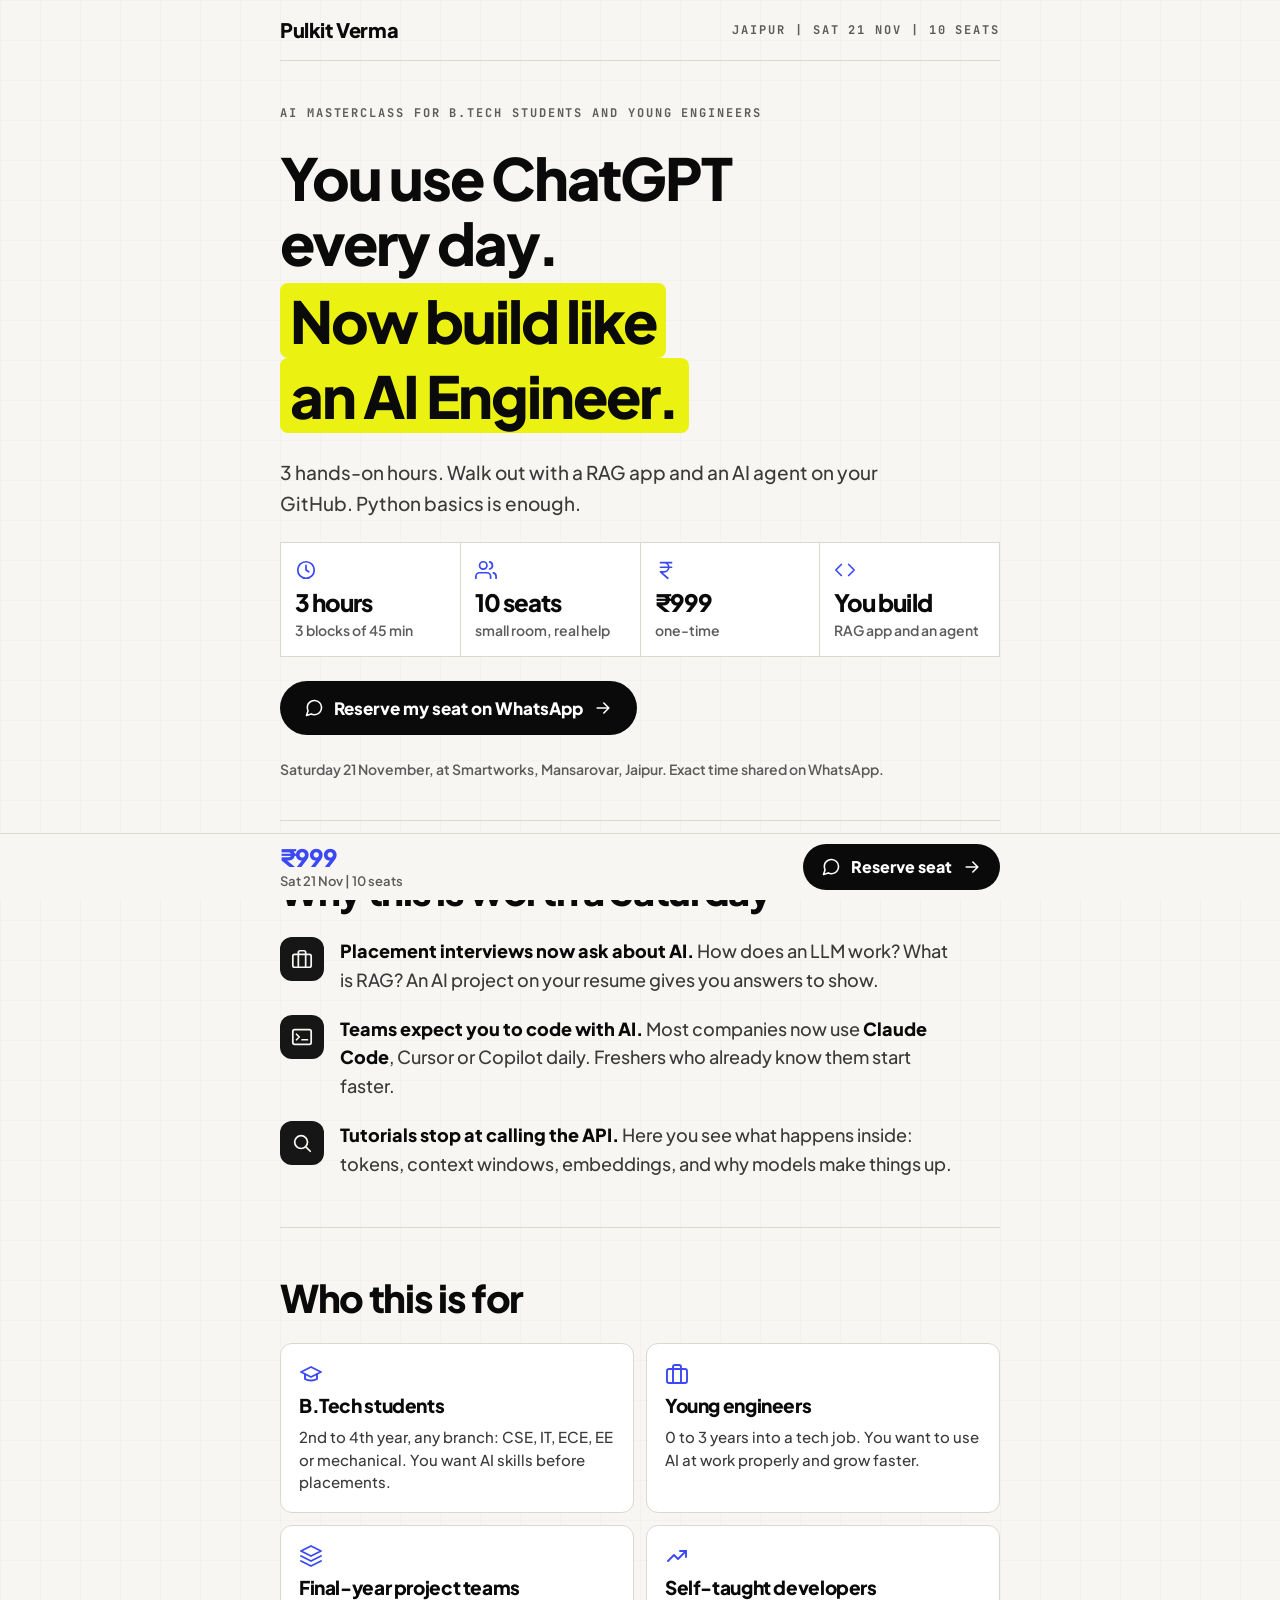
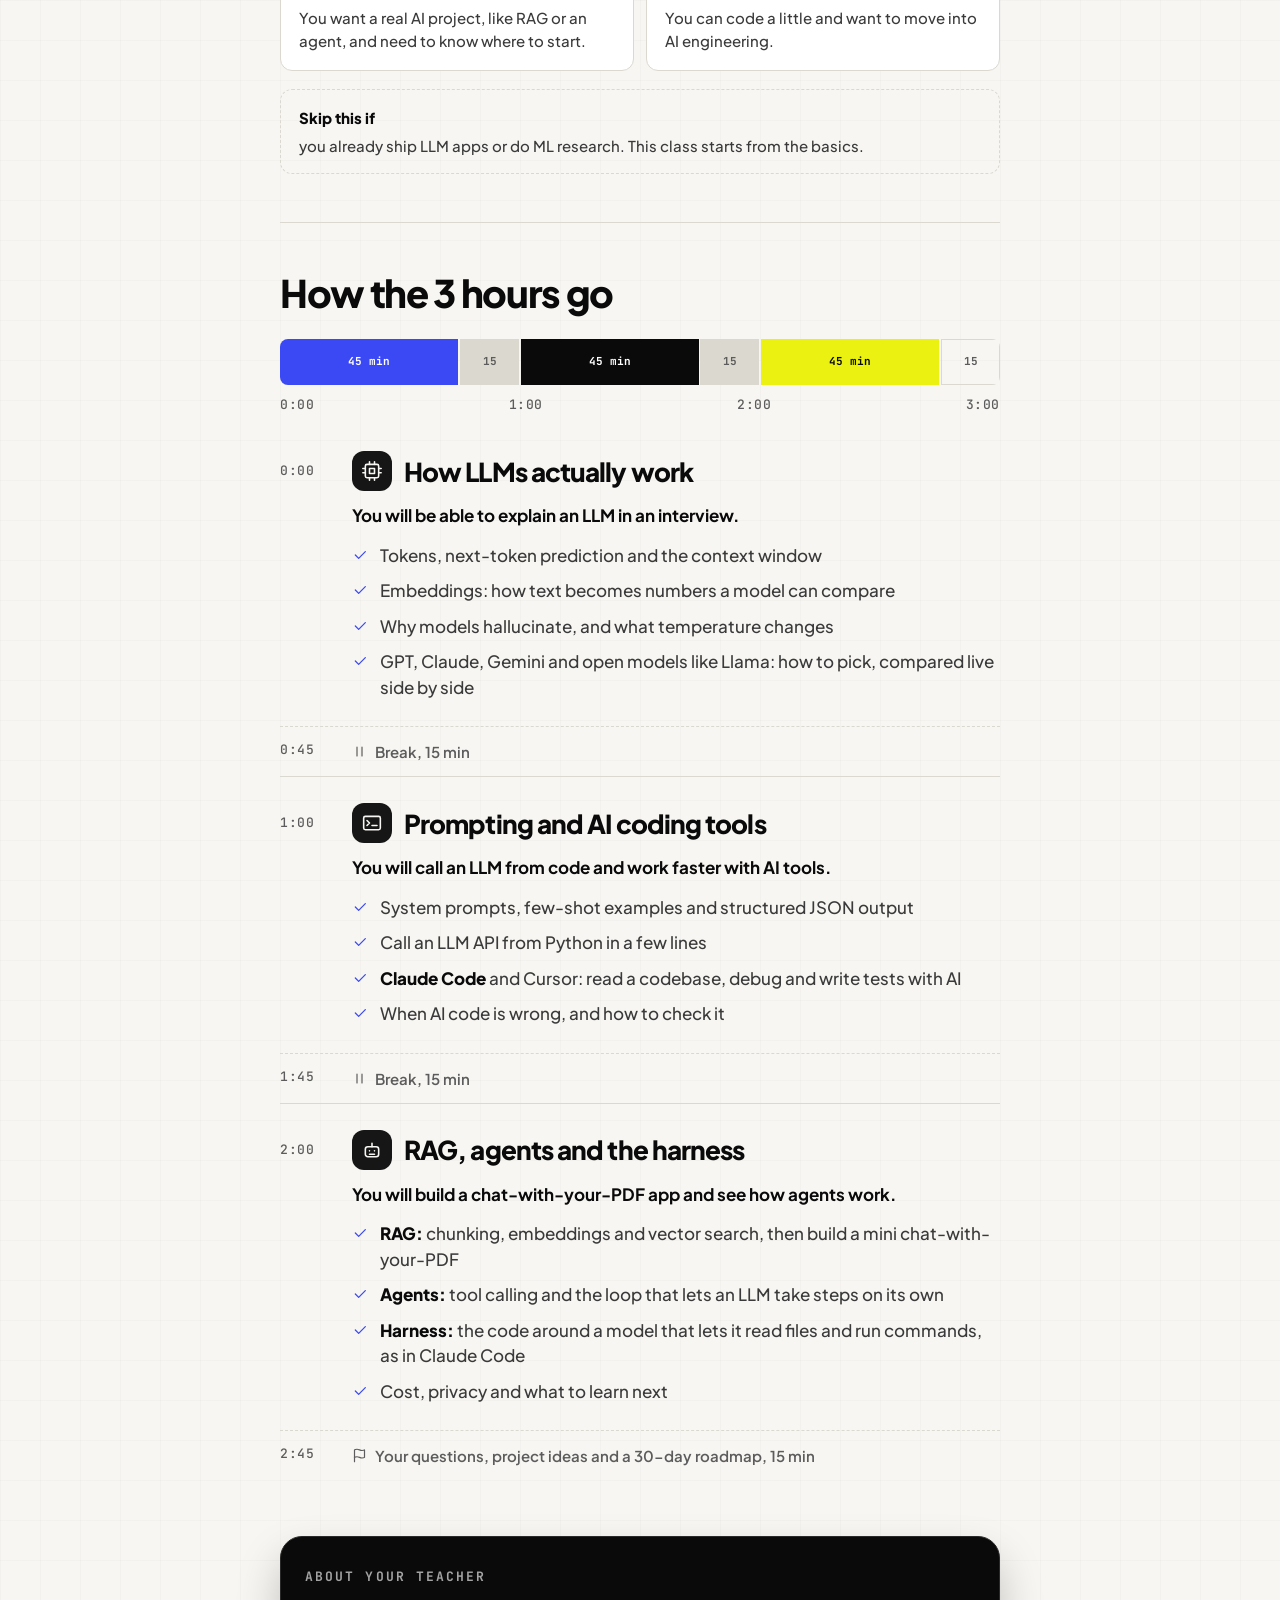
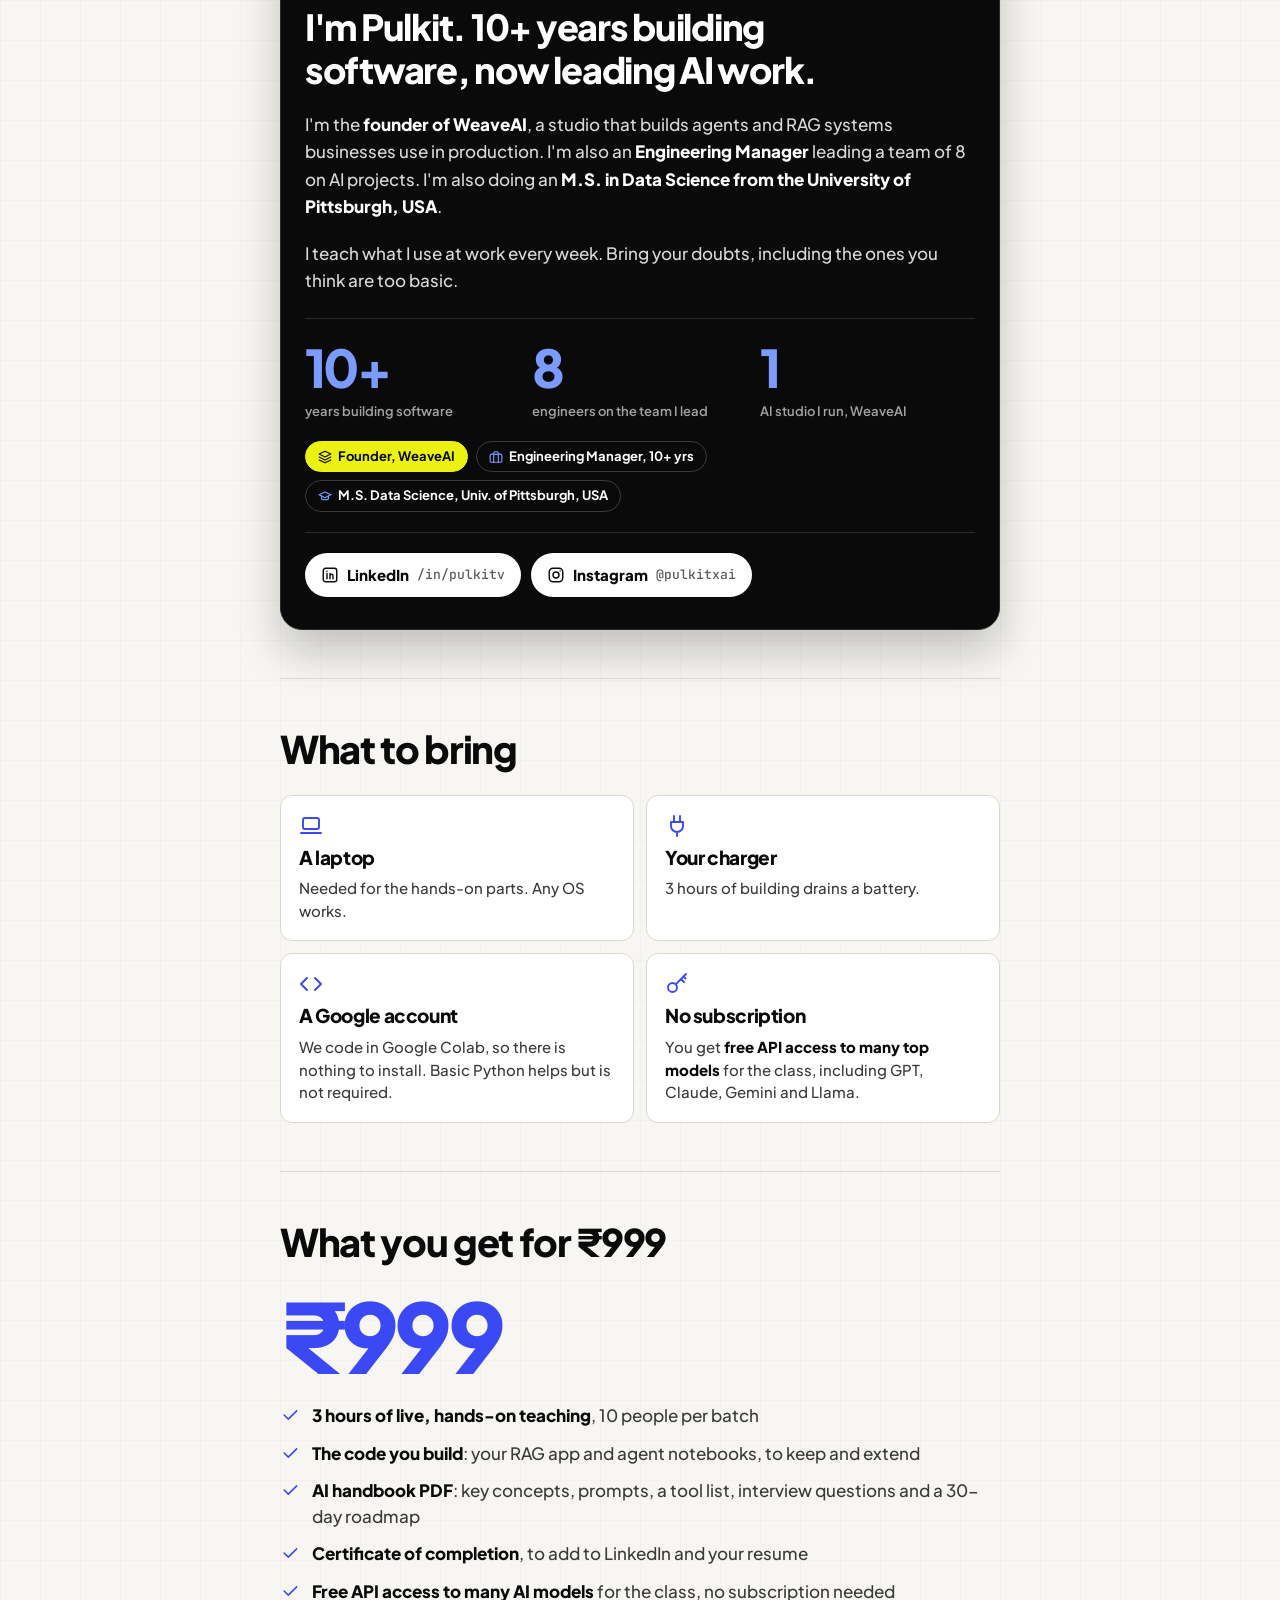
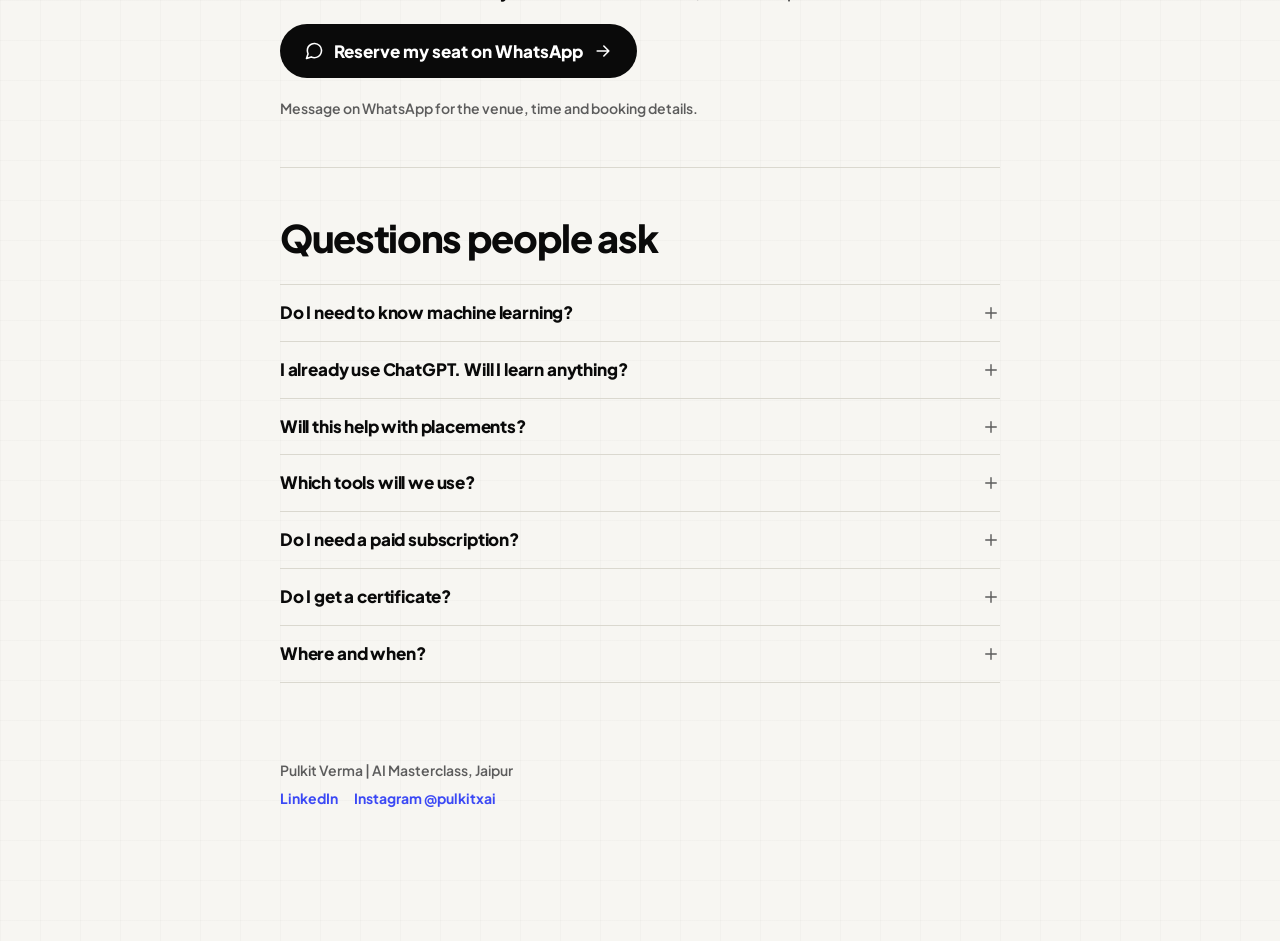
==== commit 216de253: "Masterclass: venue Smartworks Mansarovar on page and ad Co-Authored-By: Claude Opus 5.5 <noreply@ant" ====
--- a/masterclass/index.html
+++ b/masterclass/index.html
@@ -285,7 +285,7 @@
       <div><svg class="i"><use href="#i-code"/></svg><b>You build</b><span>RAG app and an agent</span></div>
     </div>
     <a class="cta" data-cta href="#book"><svg class="i"><use href="#i-chat"/></svg>Reserve my seat on WhatsApp<svg class="i arr"><use href="#i-arrow"/></svg></a>
-    <p class="small">Saturday 21 November, at a premium co-working space in central Jaipur. Venue and time shared on WhatsApp.</p>
+    <p class="small">Saturday 21 November, at Smartworks, Mansarovar, Jaipur. Exact time shared on WhatsApp.</p>
   </header>
 
   <section class="stakes" aria-labelledby="why">
@@ -430,7 +430,7 @@
     <details><summary>Which tools will we use?<svg class="i"><use href="#i-plus"/></svg></summary><p>Python in <b>Google Colab</b>. GPT, <b>Claude</b>, Gemini and Llama through one free API. <b>Claude Code</b> and Cursor for coding. All included in the ₹999.</p></details>
     <details><summary>Do I need a paid subscription?<svg class="i"><use href="#i-plus"/></svg></summary><p>No. Model access for the class is on us, and the other tools have free versions.</p></details>
     <details><summary>Do I get a certificate?<svg class="i"><use href="#i-plus"/></svg></summary><p>Yes. Everyone who completes the 3 hours gets a certificate of completion for LinkedIn and your resume.</p></details>
-    <details><summary>Where and when?<svg class="i"><use href="#i-plus"/></svg></summary><p>Saturday 21 November, at a premium co-working space in central Jaipur. We send the exact place and time on WhatsApp.</p></details>
+    <details><summary>Where and when?<svg class="i"><use href="#i-plus"/></svg></summary><p>Saturday 21 November, at Smartworks, Mansarovar, Jaipur. We send the exact time and directions on WhatsApp.</p></details>
   </section>
 
   <footer>Pulkit Verma | AI Masterclass, Jaipur
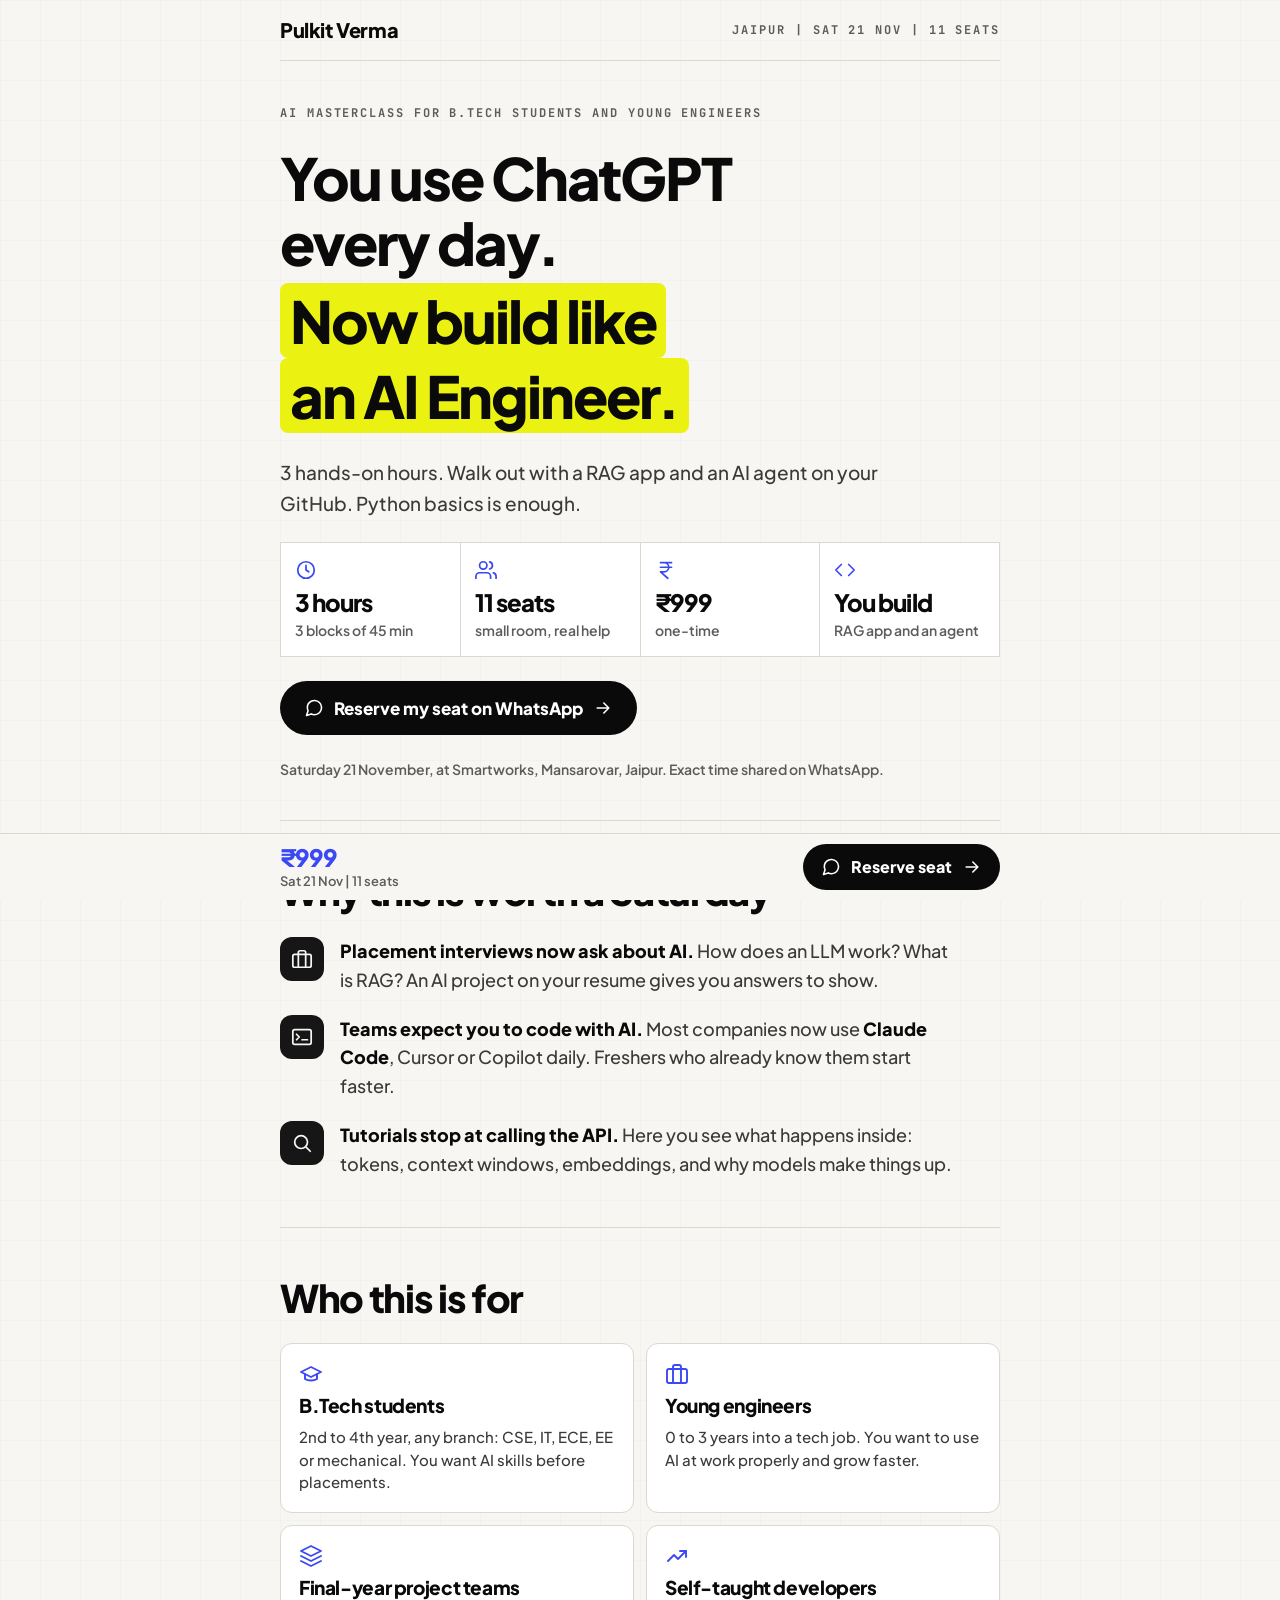
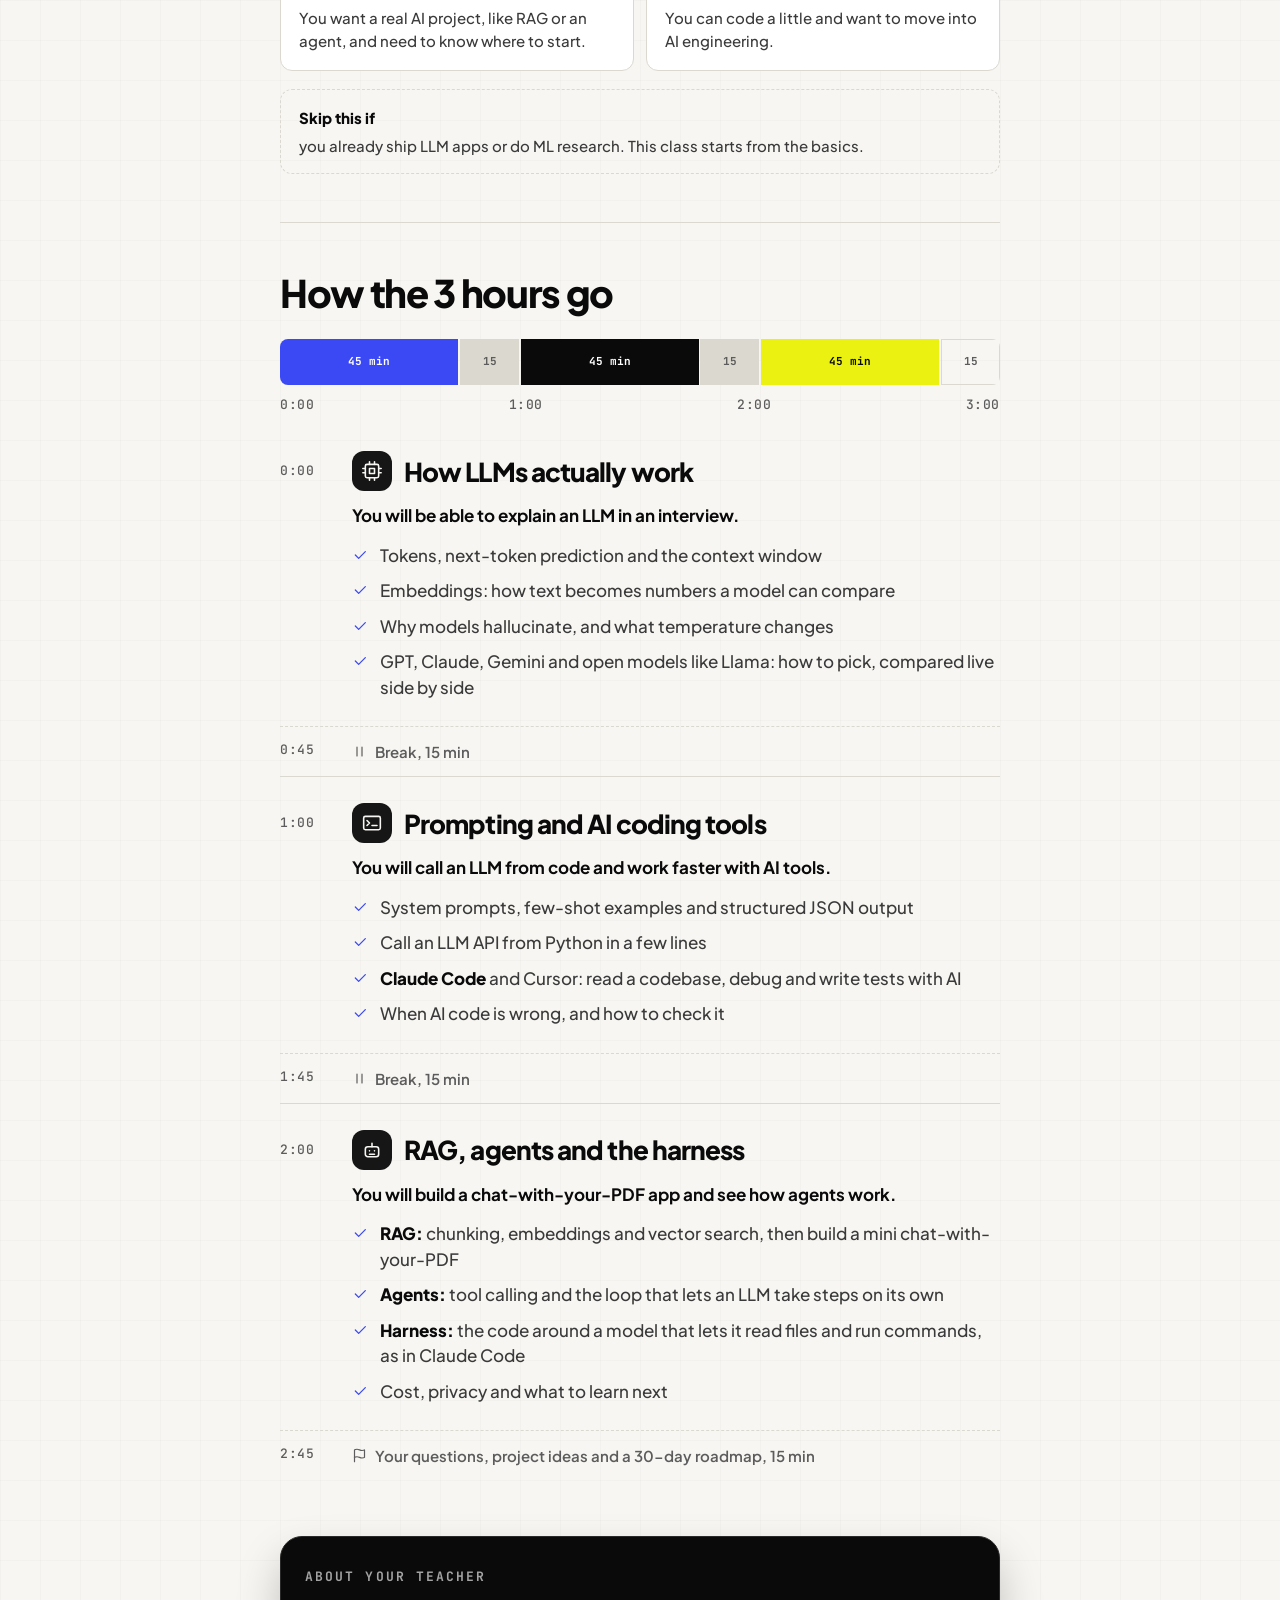
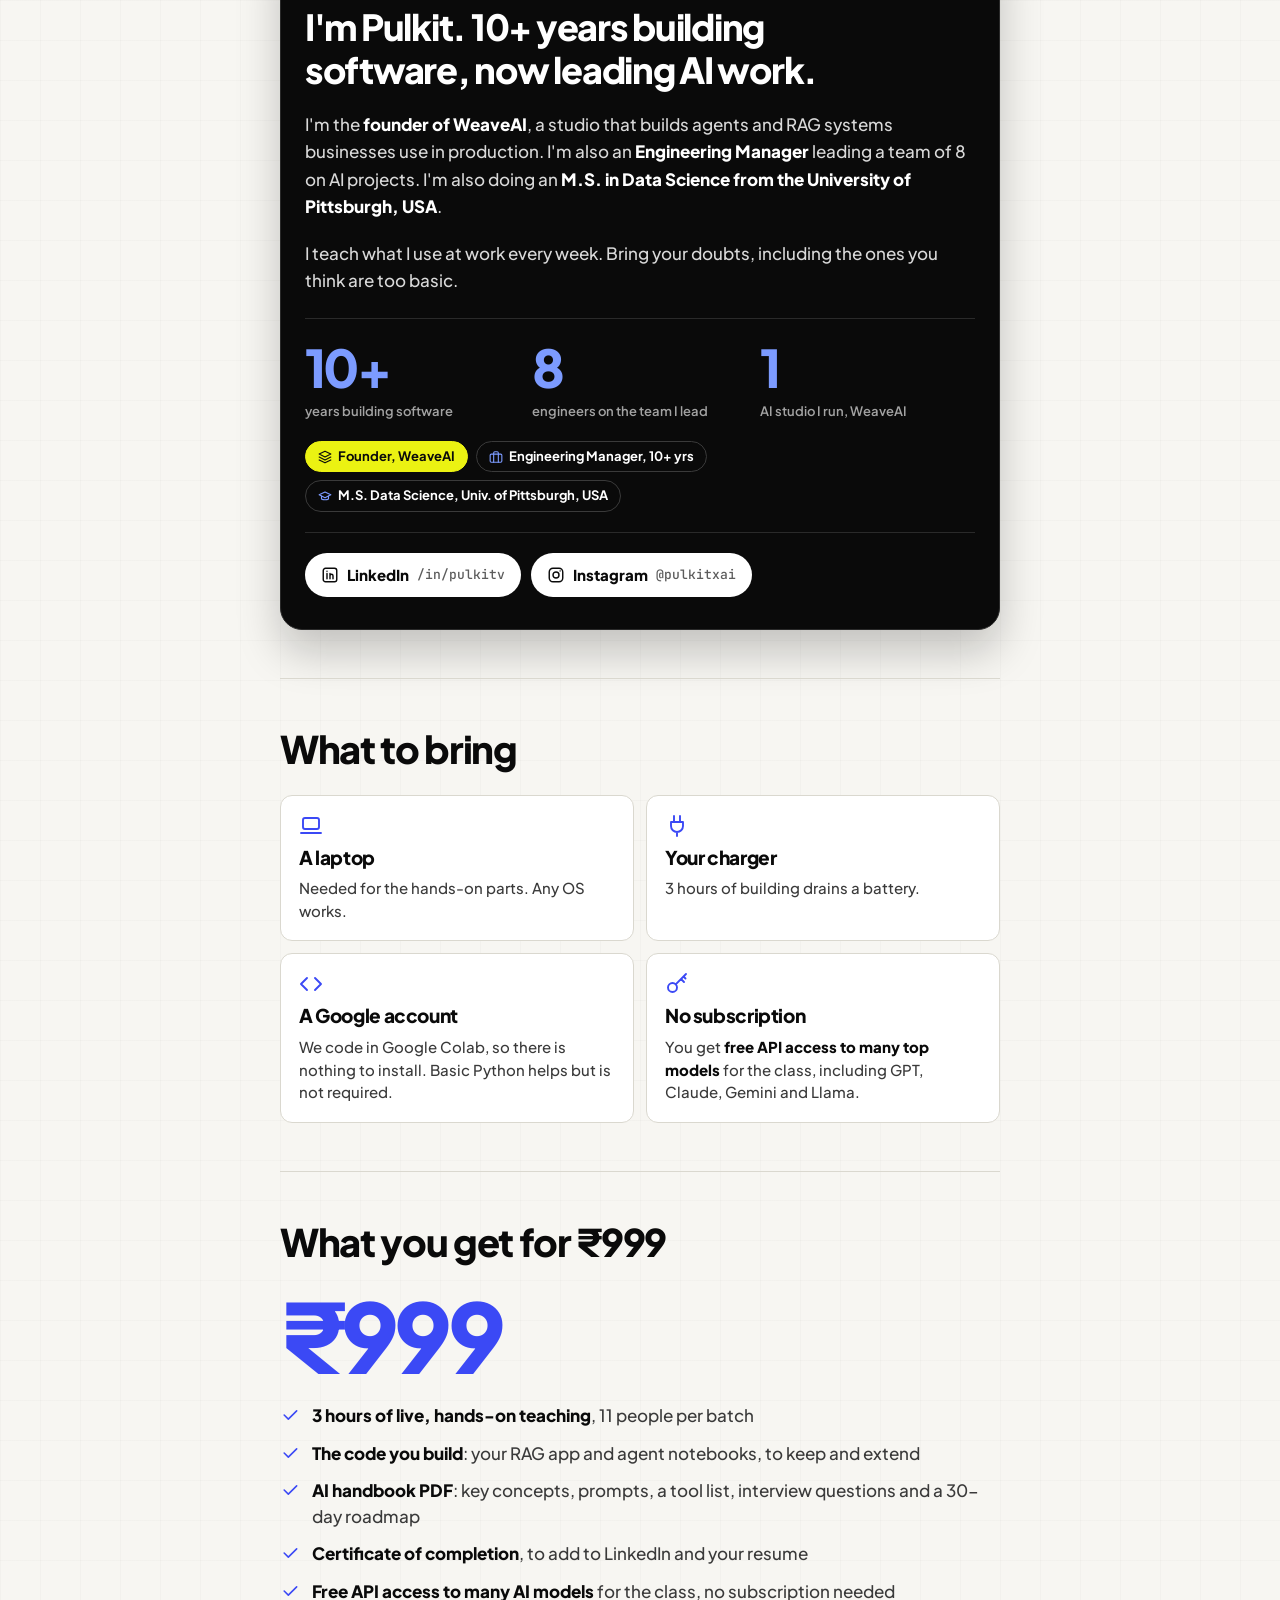
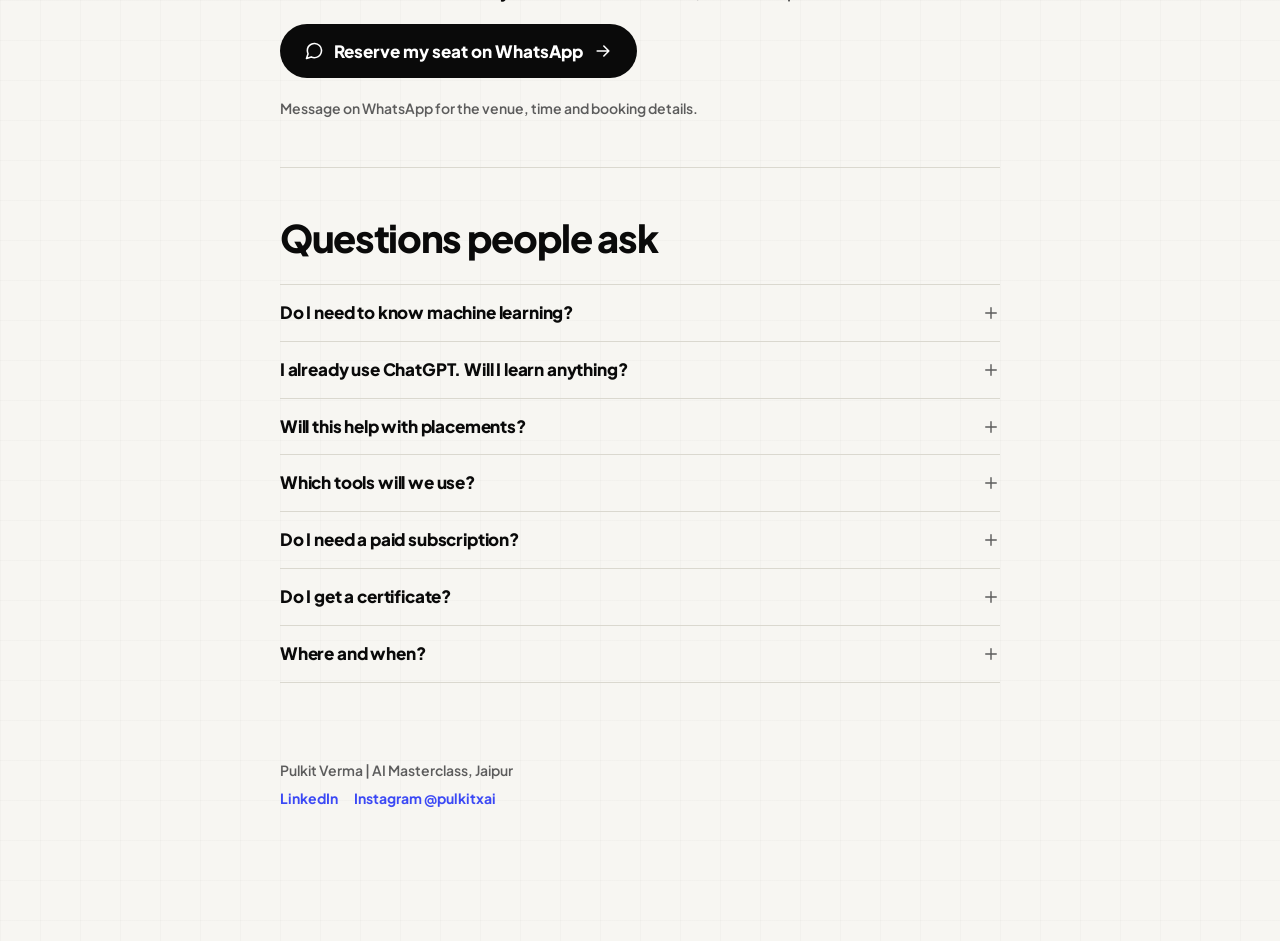
==== commit cded25d9: "Masterclass: 11 seats Co-Authored-By: Claude Opus 5.5 <noreply@anthropic.com> Claude-Session: https:" ====
--- a/masterclass/index.html
+++ b/masterclass/index.html
@@ -3,7 +3,7 @@
 <head>
 <meta charset="utf-8">
 <meta name="viewport" content="width=device-width, initial-scale=1, viewport-fit=cover">
-<meta name="description" content="You use ChatGPT every day. Now build like an AI Engineer. 3 hands-on hours in Jaipur, Sat 21 Nov. Build a RAG app and an AI agent. ₹999, 10 seats.">
+<meta name="description" content="You use ChatGPT every day. Now build like an AI Engineer. 3 hands-on hours in Jaipur, Sat 21 Nov. Build a RAG app and an AI agent. ₹999, 11 seats.">
 <meta property="og:title" content="AI Masterclass, Jaipur | Pulkit Verma">
 <meta property="og:description" content="Build a RAG app and an AI agent in 3 hands-on hours. Sat 21 Nov, Jaipur. ₹999.">
 <meta property="og:type" content="website">
@@ -271,7 +271,7 @@
 <div class="wrap">
   <div class="top">
     <span class="brand">Pulkit Verma</span>
-    <span class="eyebrow">Jaipur | Sat 21 Nov | 10 seats</span>
+    <span class="eyebrow">Jaipur | Sat 21 Nov | 11 seats</span>
   </div>
 
   <header class="hero">
@@ -280,7 +280,7 @@
     <p class="lede">3 hands-on hours. Walk out with a RAG app and an AI agent on your GitHub. Python basics is enough.</p>
     <div class="facts" aria-label="Quick facts">
       <div><svg class="i"><use href="#i-clock"/></svg><b>3 hours</b><span>3 blocks of 45 min</span></div>
-      <div><svg class="i"><use href="#i-users"/></svg><b>10 seats</b><span>small room, real help</span></div>
+      <div><svg class="i"><use href="#i-users"/></svg><b>11 seats</b><span>small room, real help</span></div>
       <div><svg class="i"><use href="#i-rupee"/></svg><b>₹999</b><span>one-time</span></div>
       <div><svg class="i"><use href="#i-code"/></svg><b>You build</b><span>RAG app and an agent</span></div>
     </div>
@@ -411,7 +411,7 @@
     <div class="price">
       <div class="amt">₹999</div>
       <ul>
-        <li><svg class="i"><use href="#i-check"/></svg><b>3 hours of live, hands-on teaching</b>, 10 people per batch</li>
+        <li><svg class="i"><use href="#i-check"/></svg><b>3 hours of live, hands-on teaching</b>, 11 people per batch</li>
         <li><svg class="i"><use href="#i-check"/></svg><b>The code you build</b>: your RAG app and agent notebooks, to keep and extend</li>
         <li><svg class="i"><use href="#i-check"/></svg><b>AI handbook PDF</b>: key concepts, prompts, a tool list, interview questions and a 30-day roadmap</li>
         <li><svg class="i"><use href="#i-check"/></svg><b>Certificate of completion</b>, to add to LinkedIn and your resume</li>
@@ -440,7 +440,7 @@
 
 <div class="dock">
   <div class="in">
-    <div class="p"><b>₹999</b><span>Sat 21 Nov | 10 seats</span></div>
+    <div class="p"><b>₹999</b><span>Sat 21 Nov | 11 seats</span></div>
     <a class="cta" data-cta href="#book"><svg class="i"><use href="#i-chat"/></svg>Reserve seat<svg class="i arr"><use href="#i-arrow"/></svg></a>
   </div>
 </div>
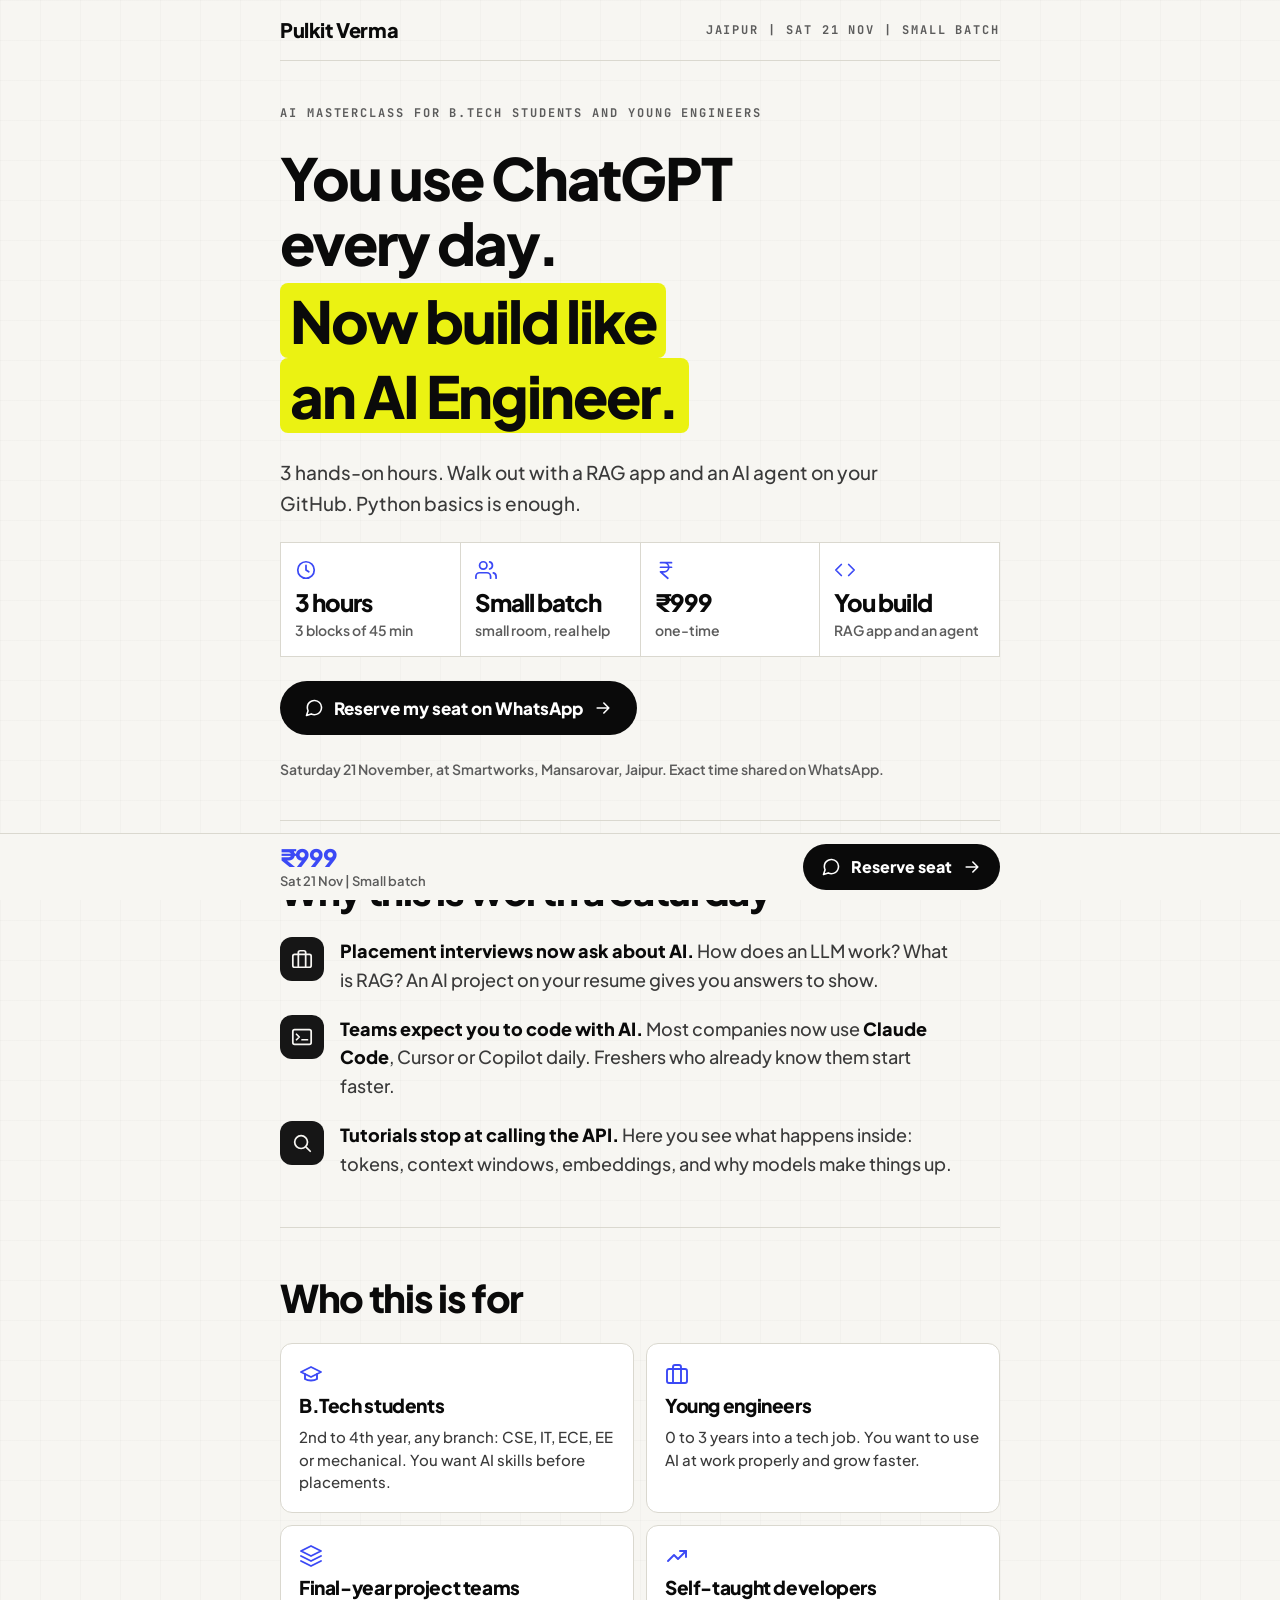
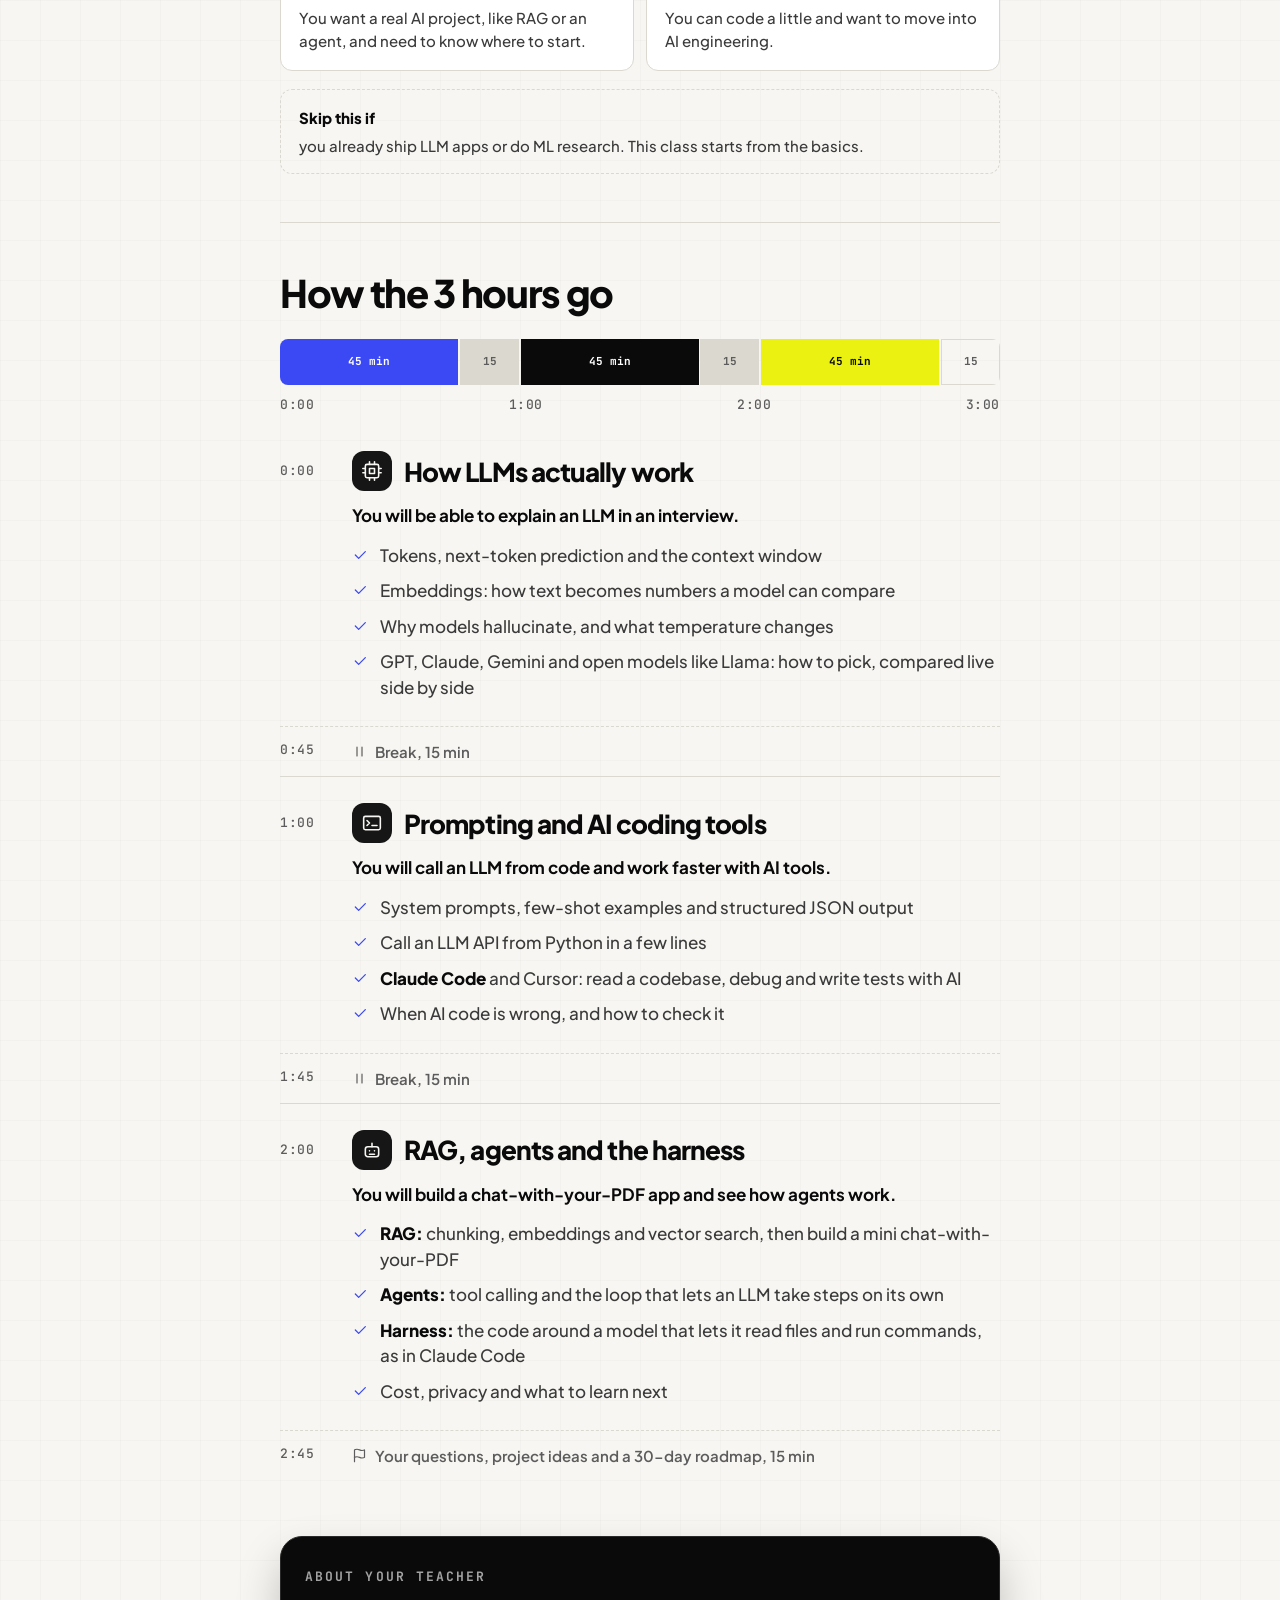
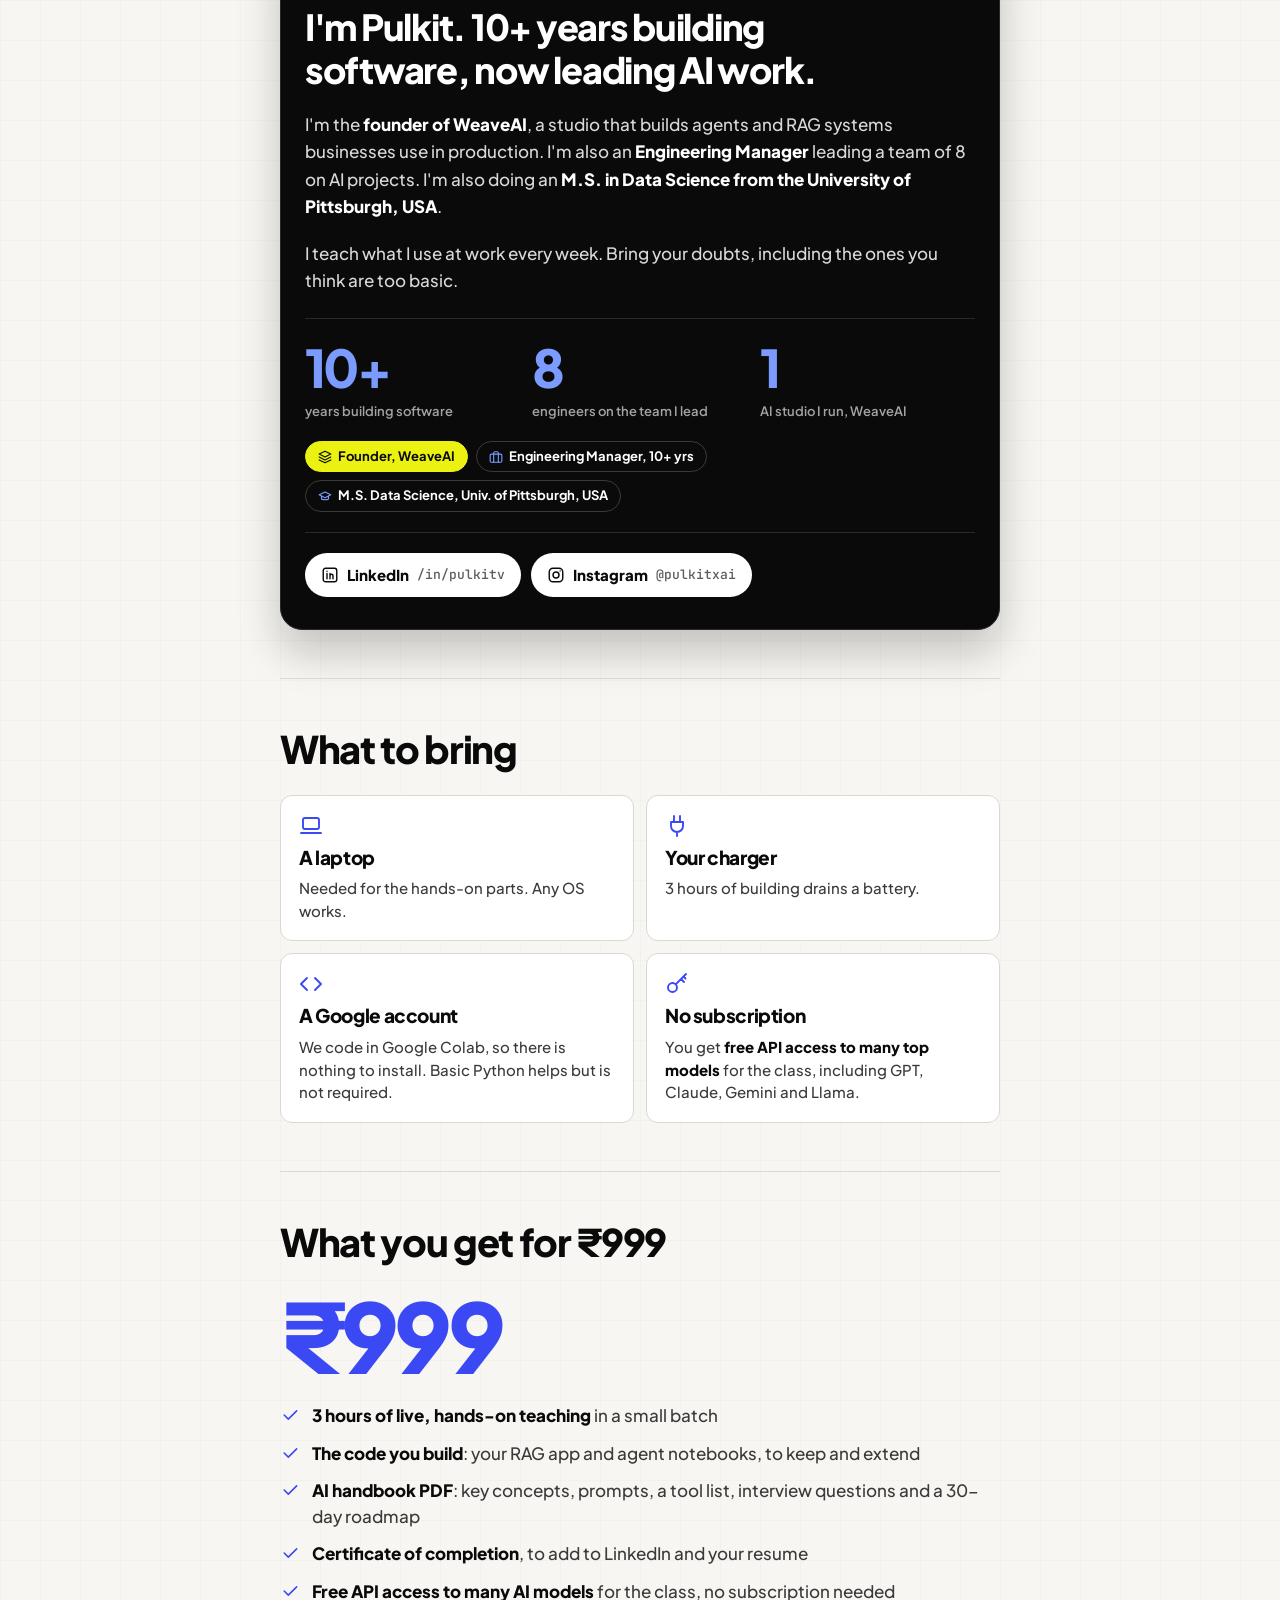
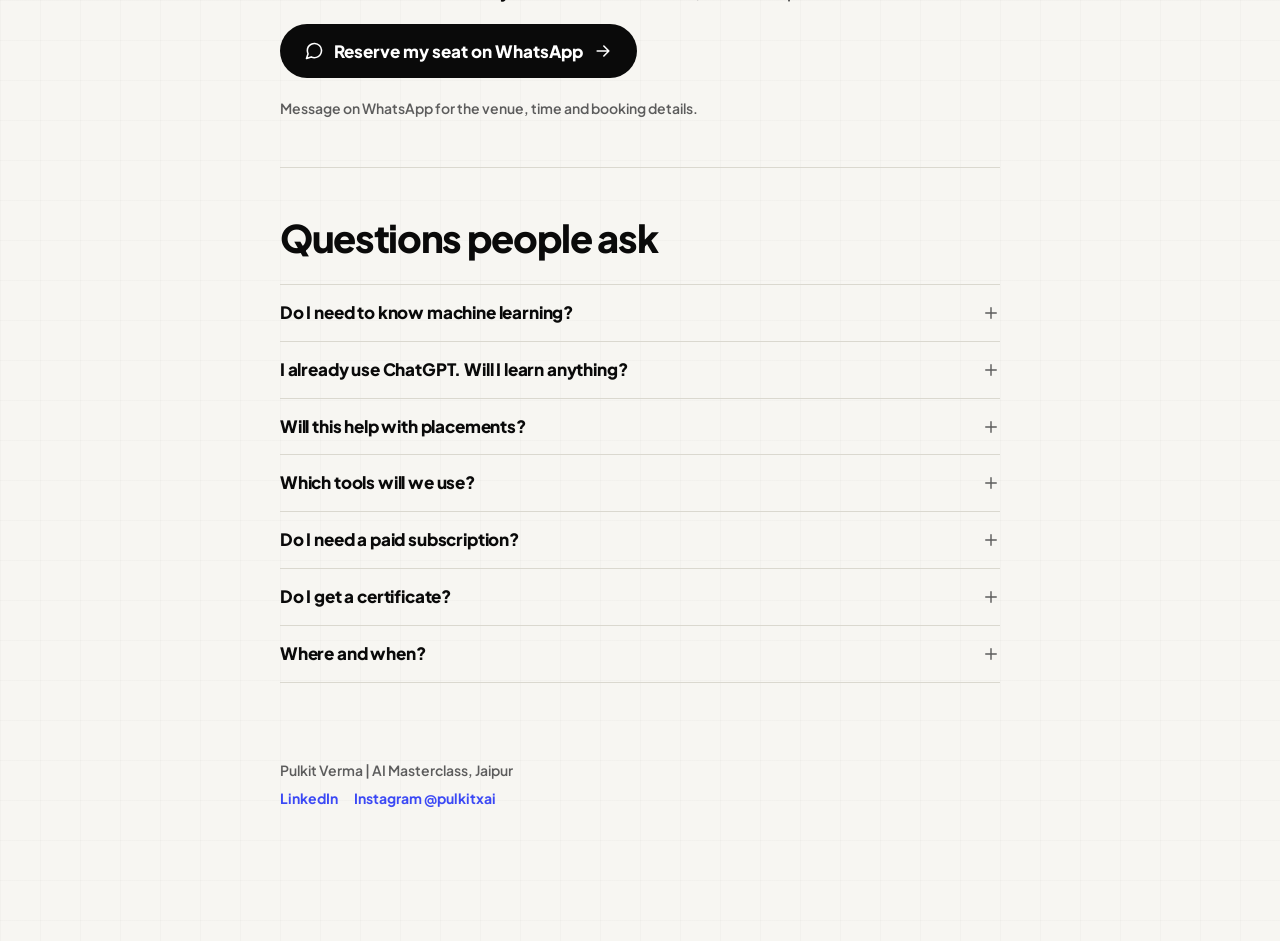
==== commit 0398c576: "Masterclass: say small batch instead of seat count Co-Authored-By: Claude Opus 5.5 <noreply@anthropi" ====
--- a/masterclass/index.html
+++ b/masterclass/index.html
@@ -3,7 +3,7 @@
 <head>
 <meta charset="utf-8">
 <meta name="viewport" content="width=device-width, initial-scale=1, viewport-fit=cover">
-<meta name="description" content="You use ChatGPT every day. Now build like an AI Engineer. 3 hands-on hours in Jaipur, Sat 21 Nov. Build a RAG app and an AI agent. ₹999, 11 seats.">
+<meta name="description" content="You use ChatGPT every day. Now build like an AI Engineer. 3 hands-on hours in Jaipur, Sat 21 Nov. Build a RAG app and an AI agent. ₹999, small batch.">
 <meta property="og:title" content="AI Masterclass, Jaipur | Pulkit Verma">
 <meta property="og:description" content="Build a RAG app and an AI agent in 3 hands-on hours. Sat 21 Nov, Jaipur. ₹999.">
 <meta property="og:type" content="website">
@@ -271,7 +271,7 @@
 <div class="wrap">
   <div class="top">
     <span class="brand">Pulkit Verma</span>
-    <span class="eyebrow">Jaipur | Sat 21 Nov | 11 seats</span>
+    <span class="eyebrow">Jaipur | Sat 21 Nov | Small batch</span>
   </div>
 
   <header class="hero">
@@ -280,7 +280,7 @@
     <p class="lede">3 hands-on hours. Walk out with a RAG app and an AI agent on your GitHub. Python basics is enough.</p>
     <div class="facts" aria-label="Quick facts">
       <div><svg class="i"><use href="#i-clock"/></svg><b>3 hours</b><span>3 blocks of 45 min</span></div>
-      <div><svg class="i"><use href="#i-users"/></svg><b>11 seats</b><span>small room, real help</span></div>
+      <div><svg class="i"><use href="#i-users"/></svg><b>Small batch</b><span>small room, real help</span></div>
       <div><svg class="i"><use href="#i-rupee"/></svg><b>₹999</b><span>one-time</span></div>
       <div><svg class="i"><use href="#i-code"/></svg><b>You build</b><span>RAG app and an agent</span></div>
     </div>
@@ -411,7 +411,7 @@
     <div class="price">
       <div class="amt">₹999</div>
       <ul>
-        <li><svg class="i"><use href="#i-check"/></svg><b>3 hours of live, hands-on teaching</b>, 11 people per batch</li>
+        <li><svg class="i"><use href="#i-check"/></svg><b>3 hours of live, hands-on teaching</b> in a small batch</li>
         <li><svg class="i"><use href="#i-check"/></svg><b>The code you build</b>: your RAG app and agent notebooks, to keep and extend</li>
         <li><svg class="i"><use href="#i-check"/></svg><b>AI handbook PDF</b>: key concepts, prompts, a tool list, interview questions and a 30-day roadmap</li>
         <li><svg class="i"><use href="#i-check"/></svg><b>Certificate of completion</b>, to add to LinkedIn and your resume</li>
@@ -440,7 +440,7 @@
 
 <div class="dock">
   <div class="in">
-    <div class="p"><b>₹999</b><span>Sat 21 Nov | 11 seats</span></div>
+    <div class="p"><b>₹999</b><span>Sat 21 Nov | Small batch</span></div>
     <a class="cta" data-cta href="#book"><svg class="i"><use href="#i-chat"/></svg>Reserve seat<svg class="i arr"><use href="#i-arrow"/></svg></a>
   </div>
 </div>
